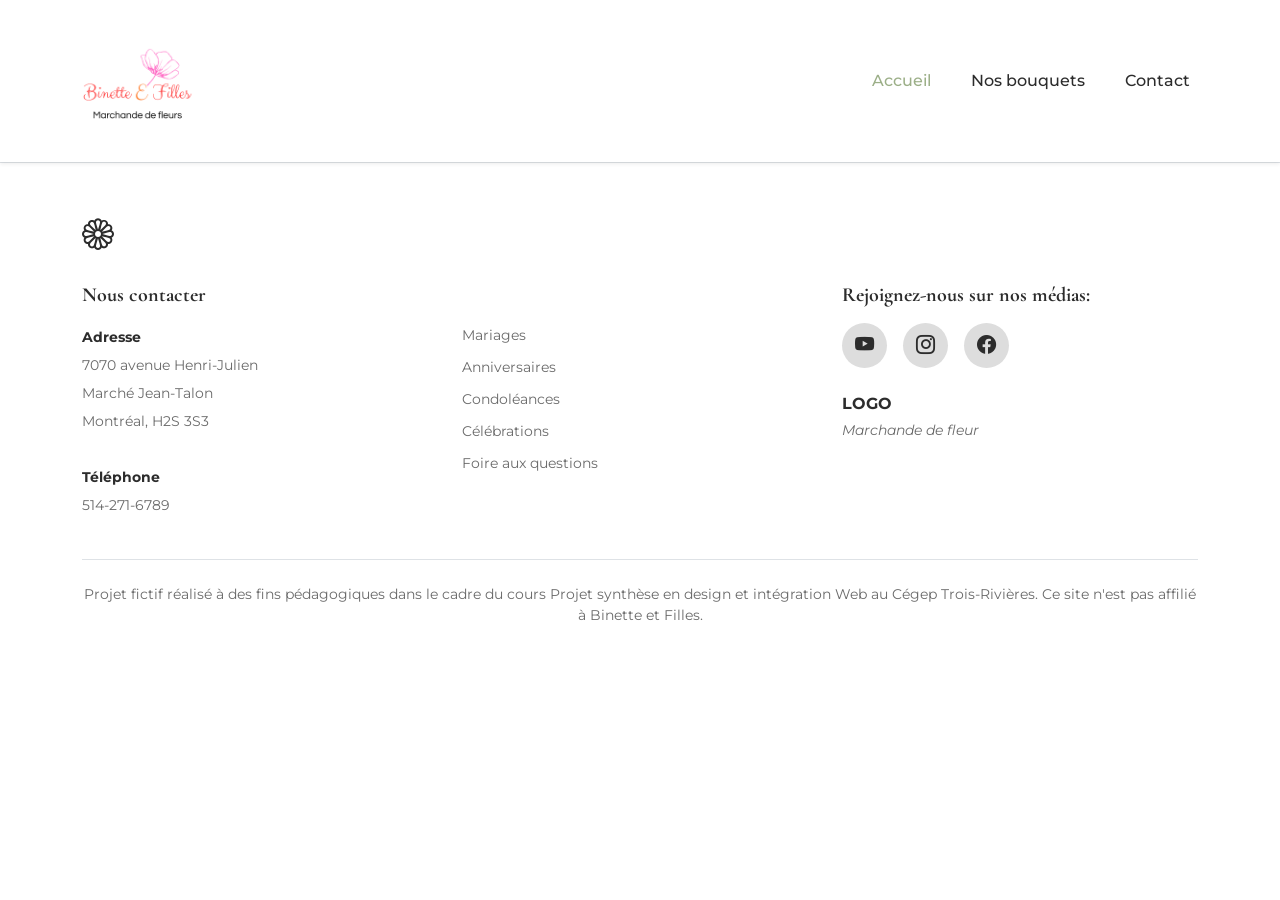
==== index.html @ ea5e8a5d "Ajout header et footer" ====
<!DOCTYPE html>
<html lang="fr">
<head>
    <meta charset="UTF-8">
    <meta name="viewport" content="width=device-width, initial-scale=1.0">
    <title>Binette et Filles | Fleuriste artisanale à Montréal</title>
    
    <!-- Bootstrap CSS -->
    <link href="https://cdn.jsdelivr.net/npm/bootstrap@5.3.2/dist/css/bootstrap.min.css" rel="stylesheet">
    
    <!-- Bootstrap Icons -->
    <link href="https://cdn.jsdelivr.net/npm/bootstrap-icons@1.11.1/font/bootstrap-icons.css" rel="stylesheet">
    
    <!-- Google Fonts -->
    <link href="https://fonts.googleapis.com/css2?family=Cormorant+Garamond:wght@400;500;600;700&family=Montserrat:wght@300;400;500;600;700&display=swap" rel="stylesheet">
    
    <!-- Custom CSS -->
    <link rel="stylesheet" href="css/style.css">
</head>
<body>
    <!-- ========== HEADER ========== -->
    <header>
        <nav class="navbar navbar-expand-lg navbar-light bg-white sticky-top shadow-sm py-3">
            <div class="container">
                <!-- Logo -->
                <a class="navbar-brand" href="index.html">
                    <img src="images/logo Binette et filles.png" alt="Binette et Filles" height="120">
                </a>
                
                <!-- Bouton menu mobile -->
                <button class="navbar-toggler" type="button" data-bs-toggle="collapse" data-bs-target="#navbarNav" aria-controls="navbarNav" aria-expanded="false" aria-label="Menu">
                    <span class="navbar-toggler-icon"></span>
                </button>
                
                <!-- Navigation principale -->
                <div class="collapse navbar-collapse" id="navbarNav">
                    <ul class="navbar-nav ms-auto gap-lg-4">
                        <li class="nav-item">
                            <a class="nav-link active" href="index.html">Accueil</a>
                        </li>
                        <li class="nav-item">
                            <a class="nav-link" href="bouquets.html">Nos bouquets</a>
                        </li>
                        <li class="nav-item">
                            <a class="nav-link" href="contact.html">Contact</a>
                        </li>
                    </ul>
                </div>
            </div>
        </nav>
    </header>

 

    <!-- ========== FOOTER ========== -->
    <footer class="bg-white border-top pt-5 pb-4 mt-auto">
        <div class="container">
            <!-- Icône fleur -->
            <i class="bi bi-flower1 fs-2 text-noir-doux mb-4 d-block"></i>
            
            <!-- Contenu du footer -->
            <div class="row">
                <!-- Colonne 1 : Nous contacter -->
                <div class="col-lg-4 col-md-6 mb-4 mb-lg-0">
                    <h5 class="fw-bold mb-3">Nous contacter</h5>
                    <address class="text-gris small lh-lg">
                        <strong class="text-noir-doux">Adresse</strong><br>
                        7070 avenue Henri-Julien<br>
                        Marché Jean-Talon<br>
                        Montréal, H2S 3S3<br><br>
                        <strong class="text-noir-doux">Téléphone</strong><br>
                        514-271-6789
                    </address>
                </div>
                
                <!-- Colonne 2 : Liens rapides -->
                <div class="col-lg-4 col-md-6 mb-4 mb-lg-0">
                    <h5 class="fw-bold mb-3">&nbsp;</h5>
                    <ul class="list-unstyled">
                        <li class="mb-2"><a href="mariages.html" class="text-gris text-decoration-none footer-link small">Mariages</a></li>
                        <li class="mb-2"><a href="#" class="text-gris text-decoration-none footer-link small">Anniversaires</a></li>
                        <li class="mb-2"><a href="#" class="text-gris text-decoration-none footer-link small">Condoléances</a></li>
                        <li class="mb-2"><a href="#" class="text-gris text-decoration-none footer-link small">Célébrations</a></li>
                        <li class="mb-2"><a href="#" class="text-gris text-decoration-none footer-link small">Foire aux questions</a></li>
                    </ul>
                </div>
                
                <!-- Colonne 3 : Réseaux sociaux -->
                <div class="col-lg-4 col-md-12">
                    <h5 class="fw-bold mb-3">Rejoignez-nous sur nos médias:</h5>
                    
                    <!-- Icônes réseaux sociaux -->
                    <div class="d-flex gap-3 mb-4">
                        <a href="#" class="social-icon text-decoration-none" aria-label="YouTube">
                            <i class="bi bi-youtube"></i>
                        </a>
                        <a href="#" class="social-icon text-decoration-none" aria-label="Instagram">
                            <i class="bi bi-instagram"></i>
                        </a>
                        <a href="#" class="social-icon text-decoration-none" aria-label="Facebook">
                            <i class="bi bi-facebook"></i>
                        </a>
                    </div>
                    
                    <!-- Logo et tagline -->
                    <p class="fw-bold mb-1">LOGO</p>
                    <p class="text-gris fst-italic small">Marchande de fleur</p>
                </div>
            </div>
            
            <!-- Bas du footer -->
            <div class="border-top mt-4 pt-4 text-center">
                <p class="text-gris small mb-0">Projet fictif réalisé à des fins pédagogiques dans le cadre du cours Projet synthèse en design et intégration Web au Cégep Trois-Rivières. Ce site n'est pas affilié à Binette et Filles.</p>
            </div>
        </div>
    </footer>

    <!-- Bootstrap JS -->
    <script src="https://cdn.jsdelivr.net/npm/bootstrap@5.3.2/dist/js/bootstrap.bundle.min.js"></script>
</body>
</html>
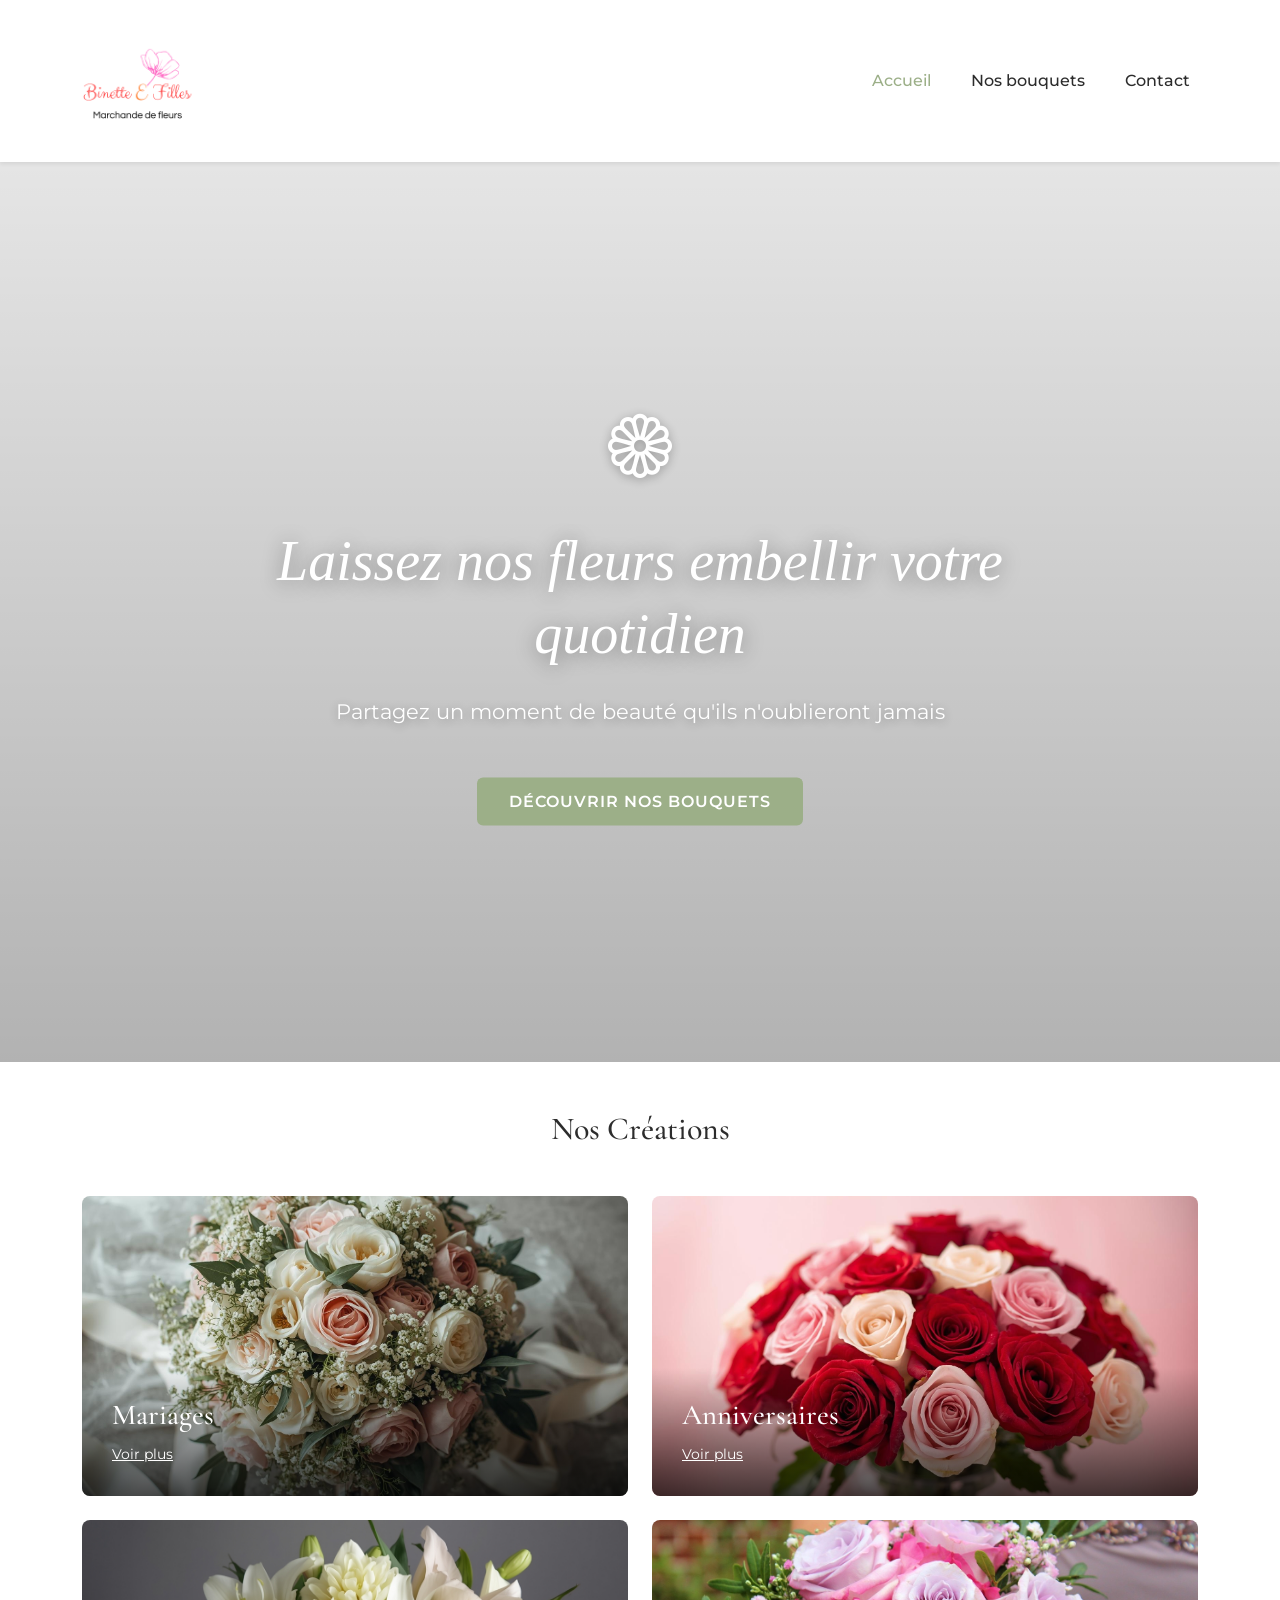
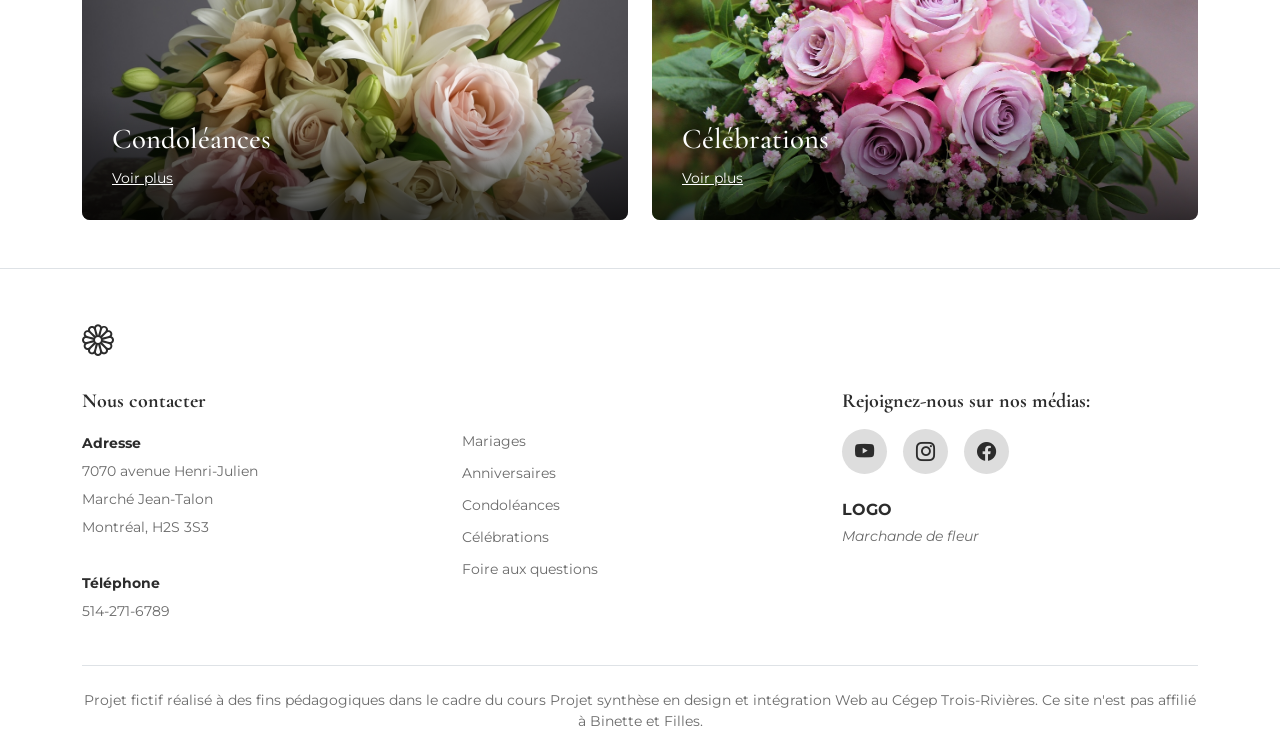
==== commit c118b21f: "Ajout section hero" ====
--- a/index.html
+++ b/index.html
@@ -50,7 +50,80 @@
         </nav>
     </header>
 
- 
+  <!-- ========== HERO ========== -->
+<section class="hero position-relative">
+    <!-- Vidéo hero -->
+    <video class="hero-video" autoplay muted loop playsinline>
+        <source src="images/video hero.mp4" type="video/mp4">
+    </video>
+    
+    <!-- Overlay très léger (pour illuminer) -->
+    <div class="hero-overlay"></div>
+    
+    <!-- Contenu hero -->
+    <div class="hero-content text-center">
+        <i class="bi bi-flower1 hero-icon"></i>
+        <h1 class="hero-title fst-italic">Laissez nos fleurs embellir votre quotidien</h1>
+        <p class="hero-subtitle">Partagez un moment de beauté qu'ils n'oublieront jamais</p>
+        <a href="bouquets.html" class="btn btn-vert-sauge mt-3">Découvrir nos bouquets</a>
+    </div>
+</section>
+
+
+<!-- ========== NOS CRÉATIONS ========== -->
+<section class="creations py-5">
+    <div class="container">
+        <!-- Titre section -->
+        <h2 class="text-center mb-5">Nos Créations</h2>
+        
+        <!-- Grille 4 cartes -->
+        <div class="row g-4">
+            <!-- Carte 1 : Mariages -->
+            <div class="col-lg-6 col-md-6">
+                <div class="creation-card">
+                    <img src="images/mariage.jpg" alt="Mariages" class="creation-img">
+                    <div class="creation-content">
+                        <h3>Mariages</h3>
+                        <a href="mariages.html" class="creation-link">Voir plus</a>
+                    </div>
+                </div>
+            </div>
+            
+            <!-- Carte 2 : Anniversaires -->
+            <div class="col-lg-6 col-md-6">
+                <div class="creation-card">
+                    <img src="images/roses anniversaire.jpg" alt="Anniversaires" class="creation-img">
+                    <div class="creation-content">
+                        <h3>Anniversaires</h3>
+                        <a href="#" class="creation-link">Voir plus</a>
+                    </div>
+                </div>
+            </div>
+            
+            <!-- Carte 3 : Condoléances -->
+            <div class="col-lg-6 col-md-6">
+                <div class="creation-card">
+                    <img src="images/fleurs condoléances.jpg" alt="Condoléances" class="creation-img">
+                    <div class="creation-content">
+                        <h3>Condoléances</h3>
+                        <a href="#" class="creation-link">Voir plus</a>
+                    </div>
+                </div>
+            </div>
+            
+            <!-- Carte 4 : Célébrations -->
+            <div class="col-lg-6 col-md-6">
+                <div class="creation-card">
+                    <img src="images/bouquet 27.jpg" alt="Célébrations" class="creation-img">
+                    <div class="creation-content">
+                        <h3>Célébrations</h3>
+                        <a href="#" class="creation-link">Voir plus</a>
+                    </div>
+                </div>
+            </div>
+        </div>
+    </div>
+</section>
 
     <!-- ========== FOOTER ========== -->
     <footer class="bg-white border-top pt-5 pb-4 mt-auto">
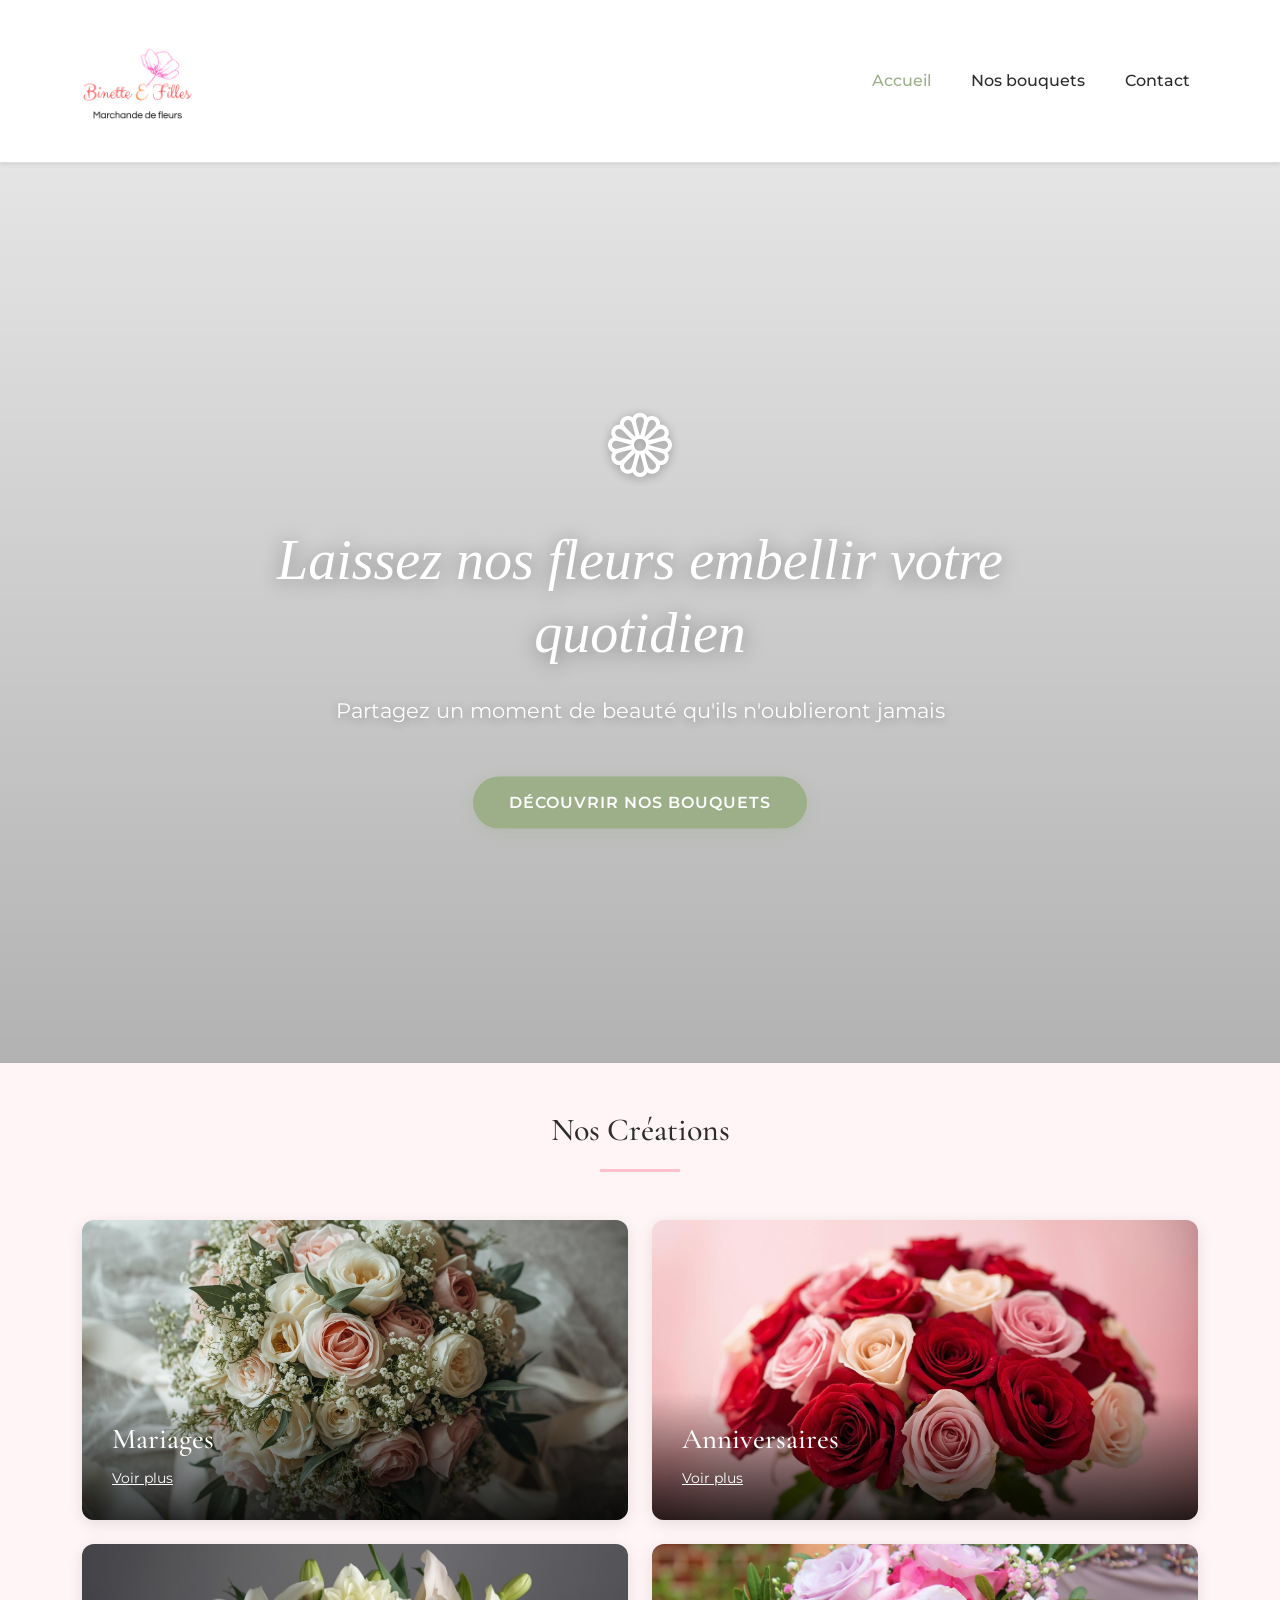
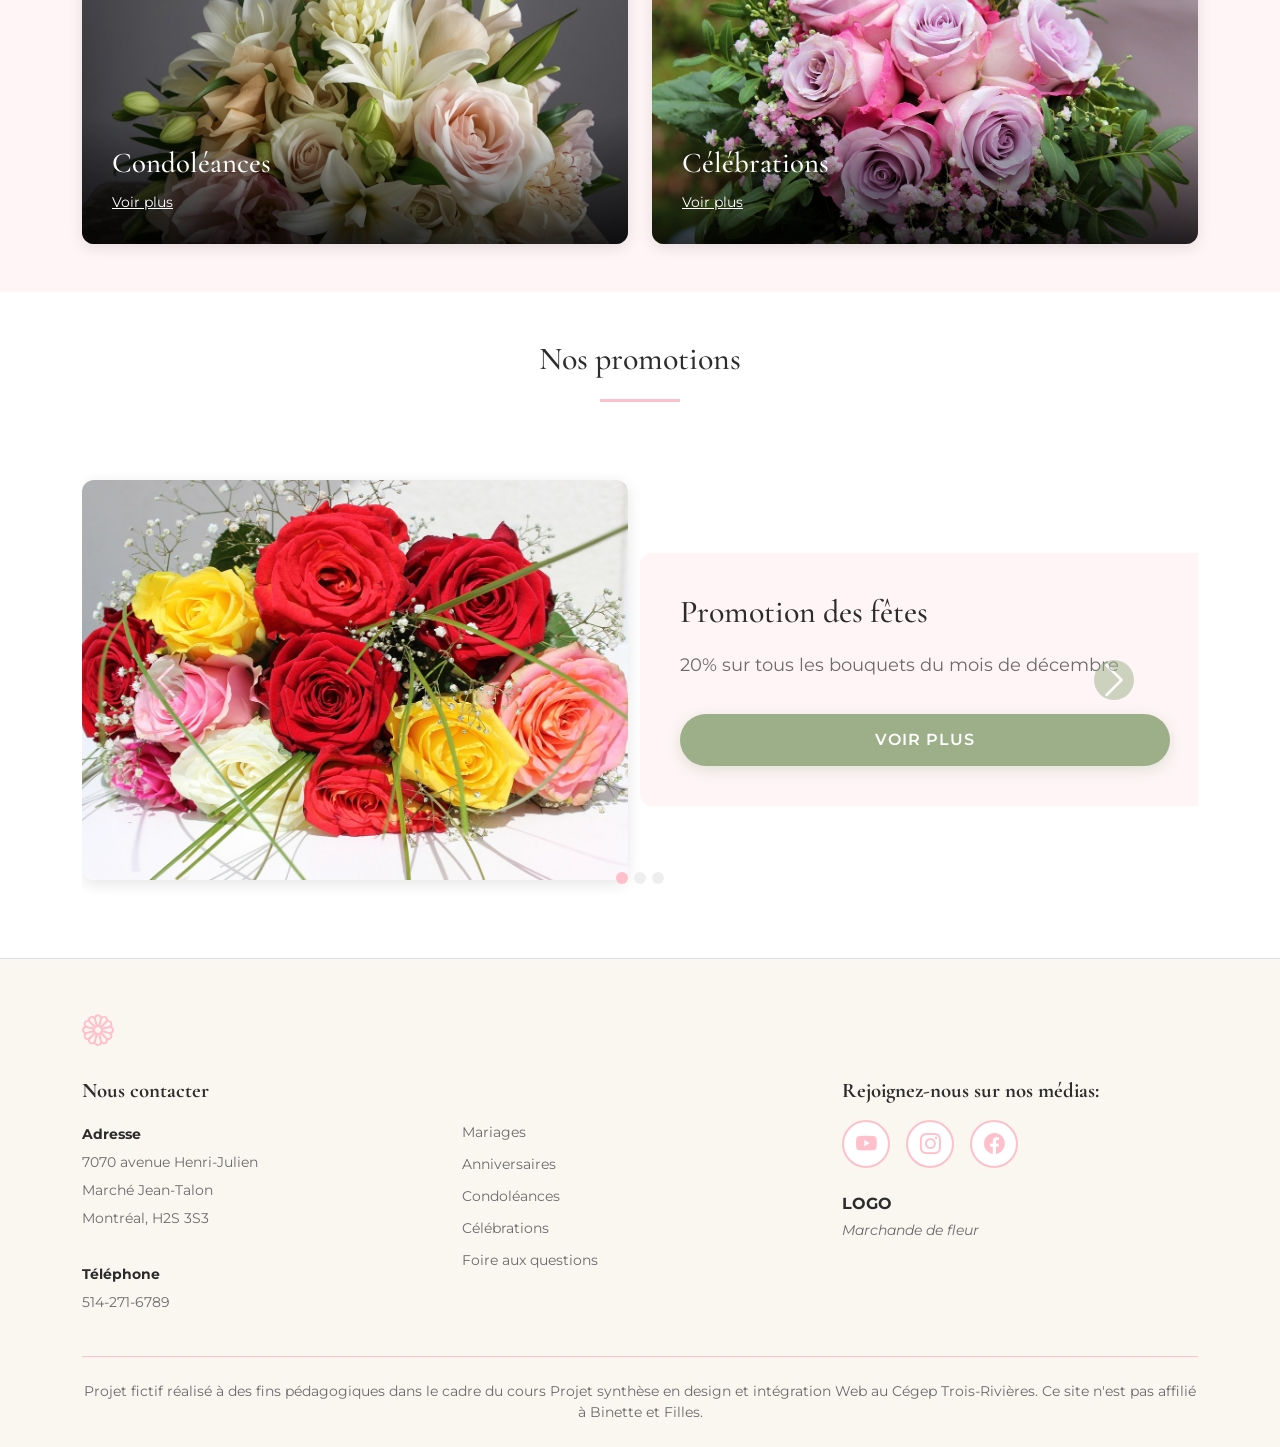
==== commit dfae61ea: "Ajout section Créations" ====
--- a/index.html
+++ b/index.html
@@ -125,8 +125,81 @@
     </div>
 </section>
 
+
+<!-- ========== NOS PROMOTIONS ========== -->
+<section class="promotions py-5 bg-white">
+    <div class="container">
+        <!-- Titre section -->
+        <h2 class="text-center mb-5">Nos promotions</h2>
+        
+        <!-- Carrousel Bootstrap -->
+        <div id="carouselPromotions" class="carousel slide" data-bs-ride="carousel">
+            <!-- Indicateurs -->
+            <div class="carousel-indicators">
+                <button type="button" data-bs-target="#carouselPromotions" data-bs-slide-to="0" class="active" aria-current="true" aria-label="Slide 1"></button>
+                <button type="button" data-bs-target="#carouselPromotions" data-bs-slide-to="1" aria-label="Slide 2"></button>
+                <button type="button" data-bs-target="#carouselPromotions" data-bs-slide-to="2" aria-label="Slide 3"></button>
+            </div>
+            
+            <!-- Slides -->
+            <div class="carousel-inner">
+                <!-- Slide 1 : Promotion des fêtes -->
+                <div class="carousel-item active">
+                    <div class="row align-items-center">
+                        <div class="col-md-6">
+                            <img src="images/bouquet 28.jpg" class="d-block w-100 promo-img" alt="Promotion des fêtes">
+                        </div>
+                        <div class="col-md-6 promo-content">
+                            <h3 class="promo-title">Promotion des fêtes</h3>
+                            <p class="promo-text">20% sur tous les bouquets du mois de décembre</p>
+                            <a href="bouquets.html" class="btn btn-vert-sauge mt-3">Voir plus</a>
+                        </div>
+                    </div>
+                </div>
+                
+                <!-- Slide 2 : Saint-Valentin -->
+                <div class="carousel-item">
+                    <div class="row align-items-center">
+                        <div class="col-md-6">
+                            <img src="images/bouquet rouge.jpg" class="d-block w-100 promo-img" alt="Saint-Valentin">
+                        </div>
+                        <div class="col-md-6 promo-content">
+                            <h3 class="promo-title">Saint-Valentin approche</h3>
+                            <p class="promo-text">Réservez dès maintenant vos bouquets de roses romantiques</p>
+                            <a href="bouquets.html" class="btn btn-vert-sauge mt-3">Voir plus</a>
+                        </div>
+                    </div>
+                </div>
+                
+                <!-- Slide 3 : Fête des mères -->
+                <div class="carousel-item">
+                    <div class="row align-items-center">
+                        <div class="col-md-6">
+                            <img src="images/roses anniversaire  2.jpg" class="d-block w-100 promo-img" alt="Fête des mères">
+                        </div>
+                        <div class="col-md-6 promo-content">
+                            <h3 class="promo-title">Fête des mères</h3>
+                            <p class="promo-text">Offrez un bouquet unique pour célébrer maman</p>
+                            <a href="bouquets.html" class="btn btn-vert-sauge mt-3">Voir plus</a>
+                        </div>
+                    </div>
+                </div>
+            </div>
+            
+            <!-- Contrôles précédent/suivant -->
+            <button class="carousel-control-prev" type="button" data-bs-target="#carouselPromotions" data-bs-slide="prev">
+                <span class="carousel-control-prev-icon" aria-hidden="true"></span>
+                <span class="visually-hidden">Précédent</span>
+            </button>
+            <button class="carousel-control-next" type="button" data-bs-target="#carouselPromotions" data-bs-slide="next">
+                <span class="carousel-control-next-icon" aria-hidden="true"></span>
+                <span class="visually-hidden">Suivant</span>
+            </button>
+        </div>
+    </div>
+</section>
     <!-- ========== FOOTER ========== -->
-    <footer class="bg-white border-top pt-5 pb-4 mt-auto">
+   <footer class="border-top pt-5 pb-4 mt-auto">
         <div class="container">
             <!-- Icône fleur -->
             <i class="bi bi-flower1 fs-2 text-noir-doux mb-4 d-block"></i>
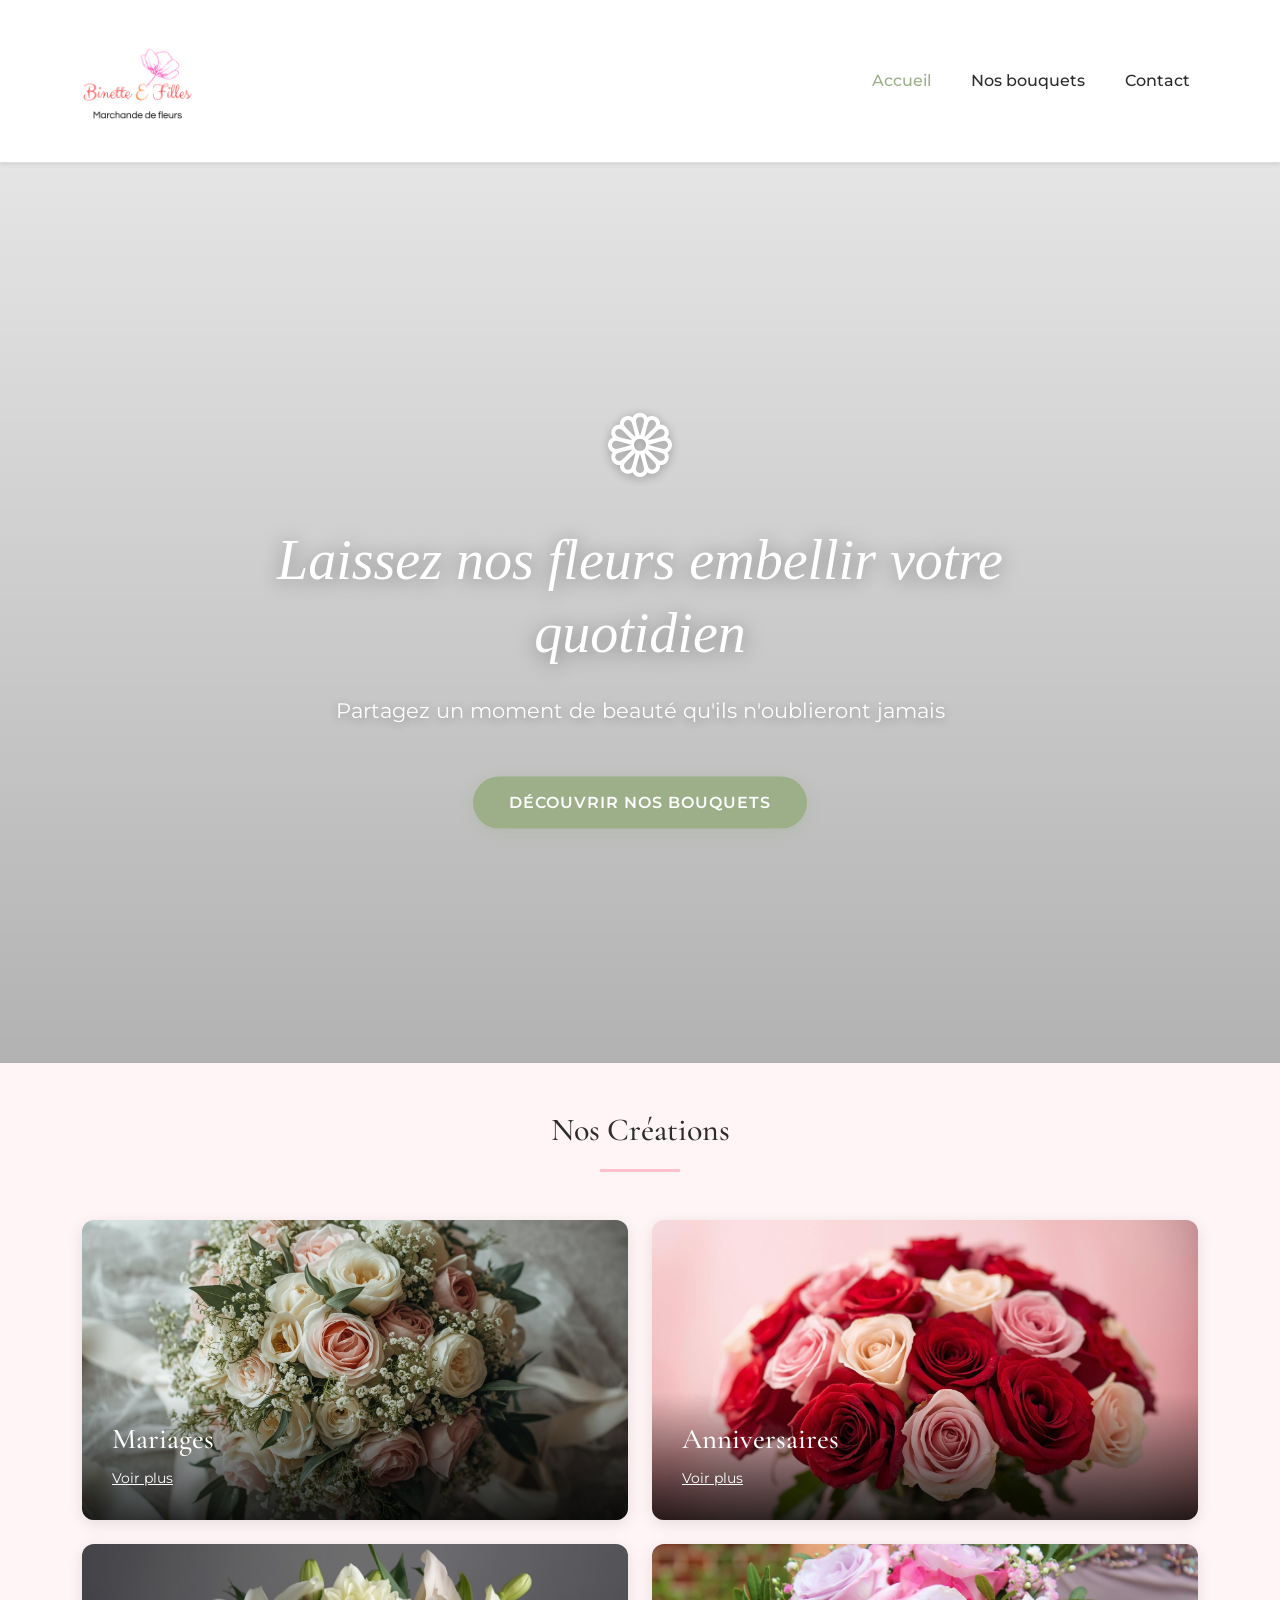
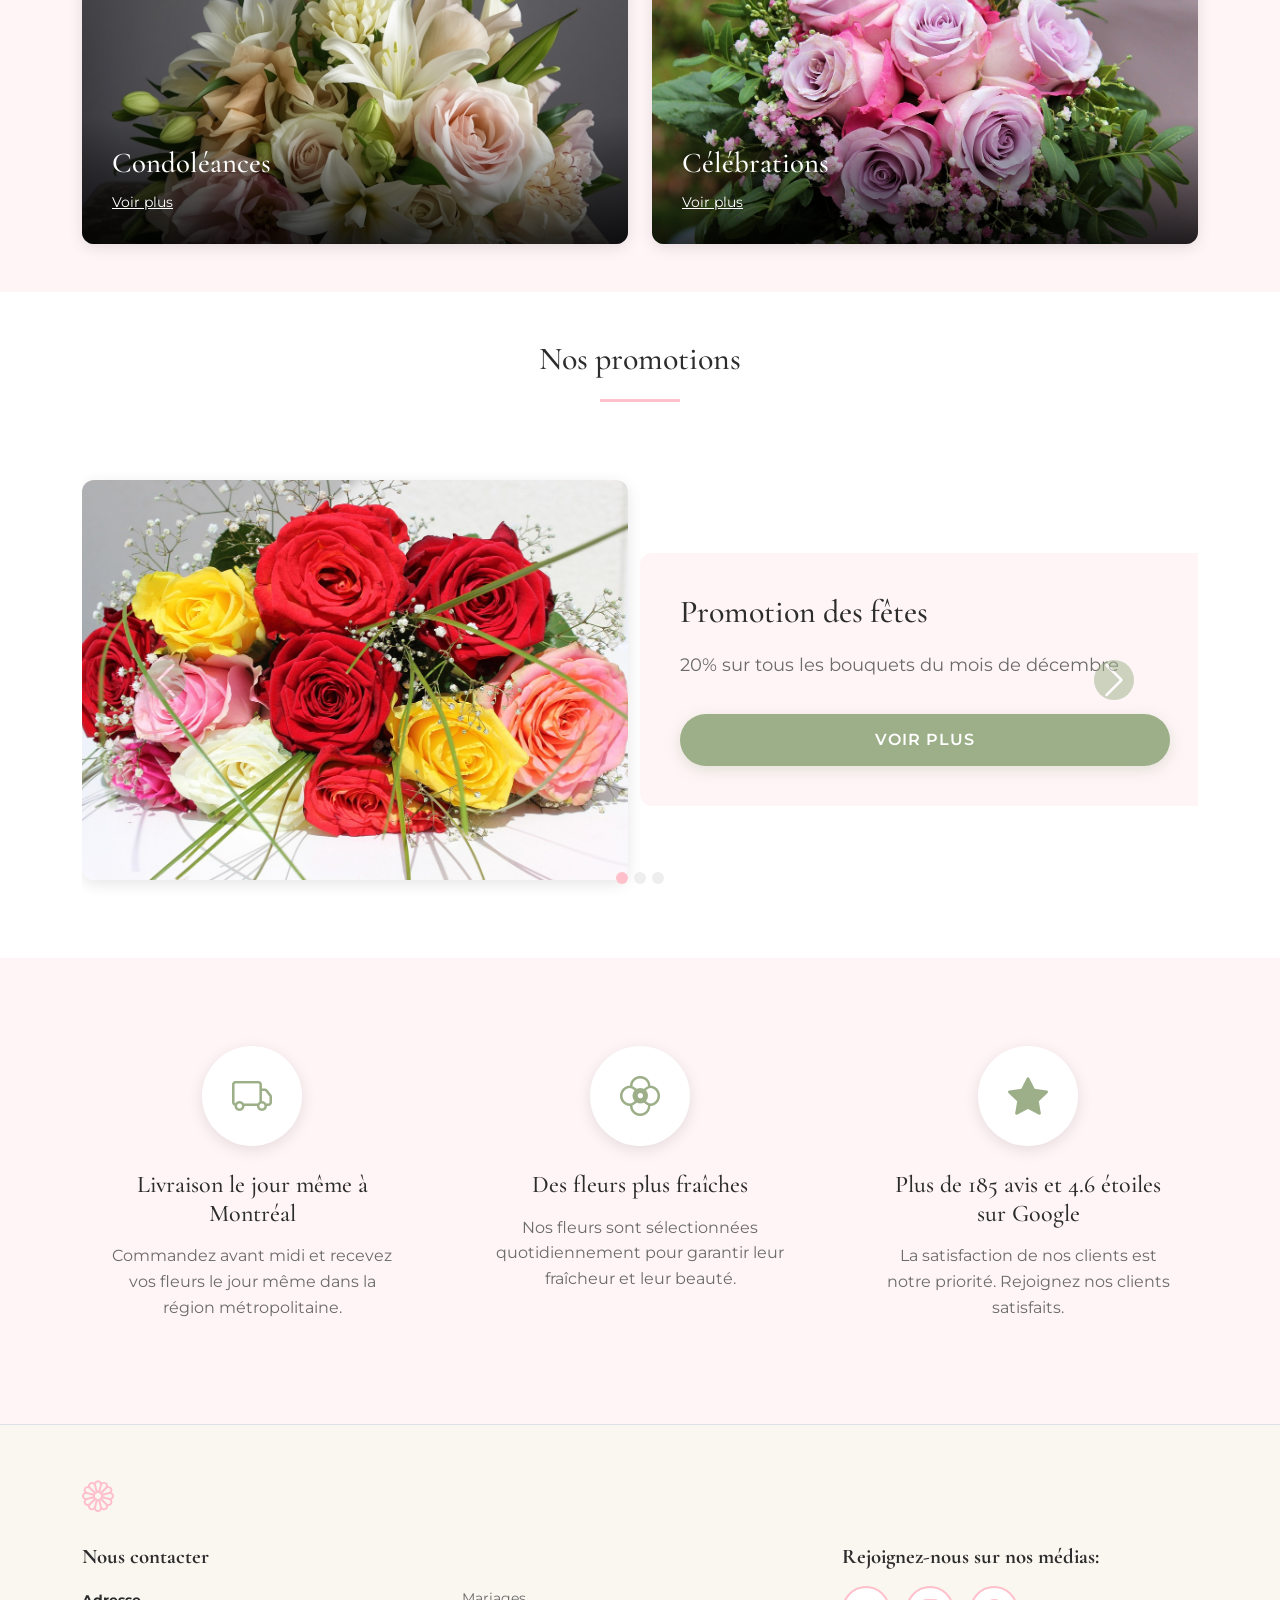
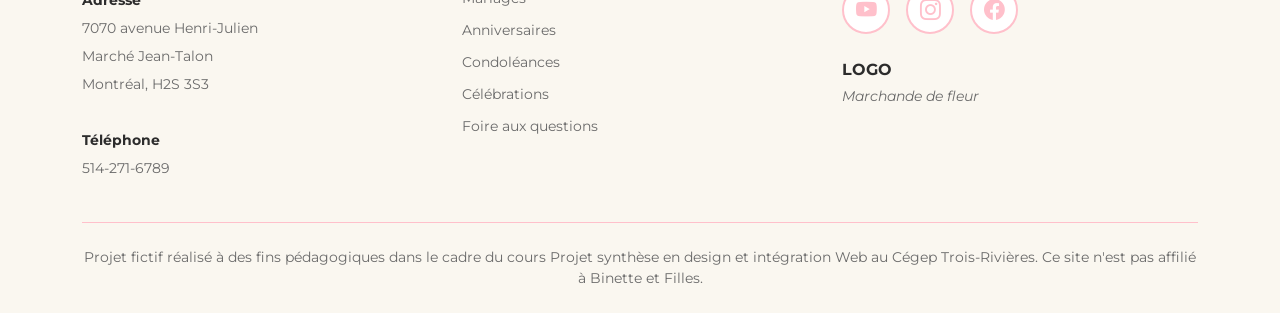
==== commit c2aea0bb: "Ajout section promotion" ====
--- a/index.html
+++ b/index.html
@@ -197,7 +197,47 @@
             </button>
         </div>
     </div>
+</section> 
+<!-- ========== NOS VALEURS ========== -->
+<section class="valeurs py-5">
+    <div class="container">
+        <div class="row g-5">
+            <!-- Valeur 1 : Livraison -->
+            <div class="col-lg-4 col-md-4">
+                <div class="valeur-card">
+                    <i class="bi bi-truck valeur-icon"></i>
+                    <h3>Livraison le jour même à Montréal</h3>
+                    <p>Commandez avant midi et recevez vos fleurs le jour même dans la région métropolitaine.</p>
+                </div>
+            </div>
+            
+            <!-- Valeur 2 : Fraîcheur -->
+            <div class="col-lg-4 col-md-4">
+                <div class="valeur-card">
+                    <i class="bi bi-flower2 valeur-icon"></i>
+                    <h3>Des fleurs plus fraîches</h3>
+                    <p>Nos fleurs sont sélectionnées quotidiennement pour garantir leur fraîcheur et leur beauté.</p>
+                </div>
+            </div>
+            
+            <!-- Valeur 3 : Avis Google -->
+            <div class="col-lg-4 col-md-4">
+                <div class="valeur-card">
+                    <i class="bi bi-star-fill valeur-icon"></i>
+                    <h3>Plus de 185 avis et 4.6 étoiles sur Google</h3>
+                    <p>La satisfaction de nos clients est notre priorité. Rejoignez nos clients satisfaits.</p>
+                </div>
+            </div>
+        </div>
+    </div>
 </section>
+
+
+
+
+
+
+
     <!-- ========== FOOTER ========== -->
    <footer class="border-top pt-5 pb-4 mt-auto">
         <div class="container">
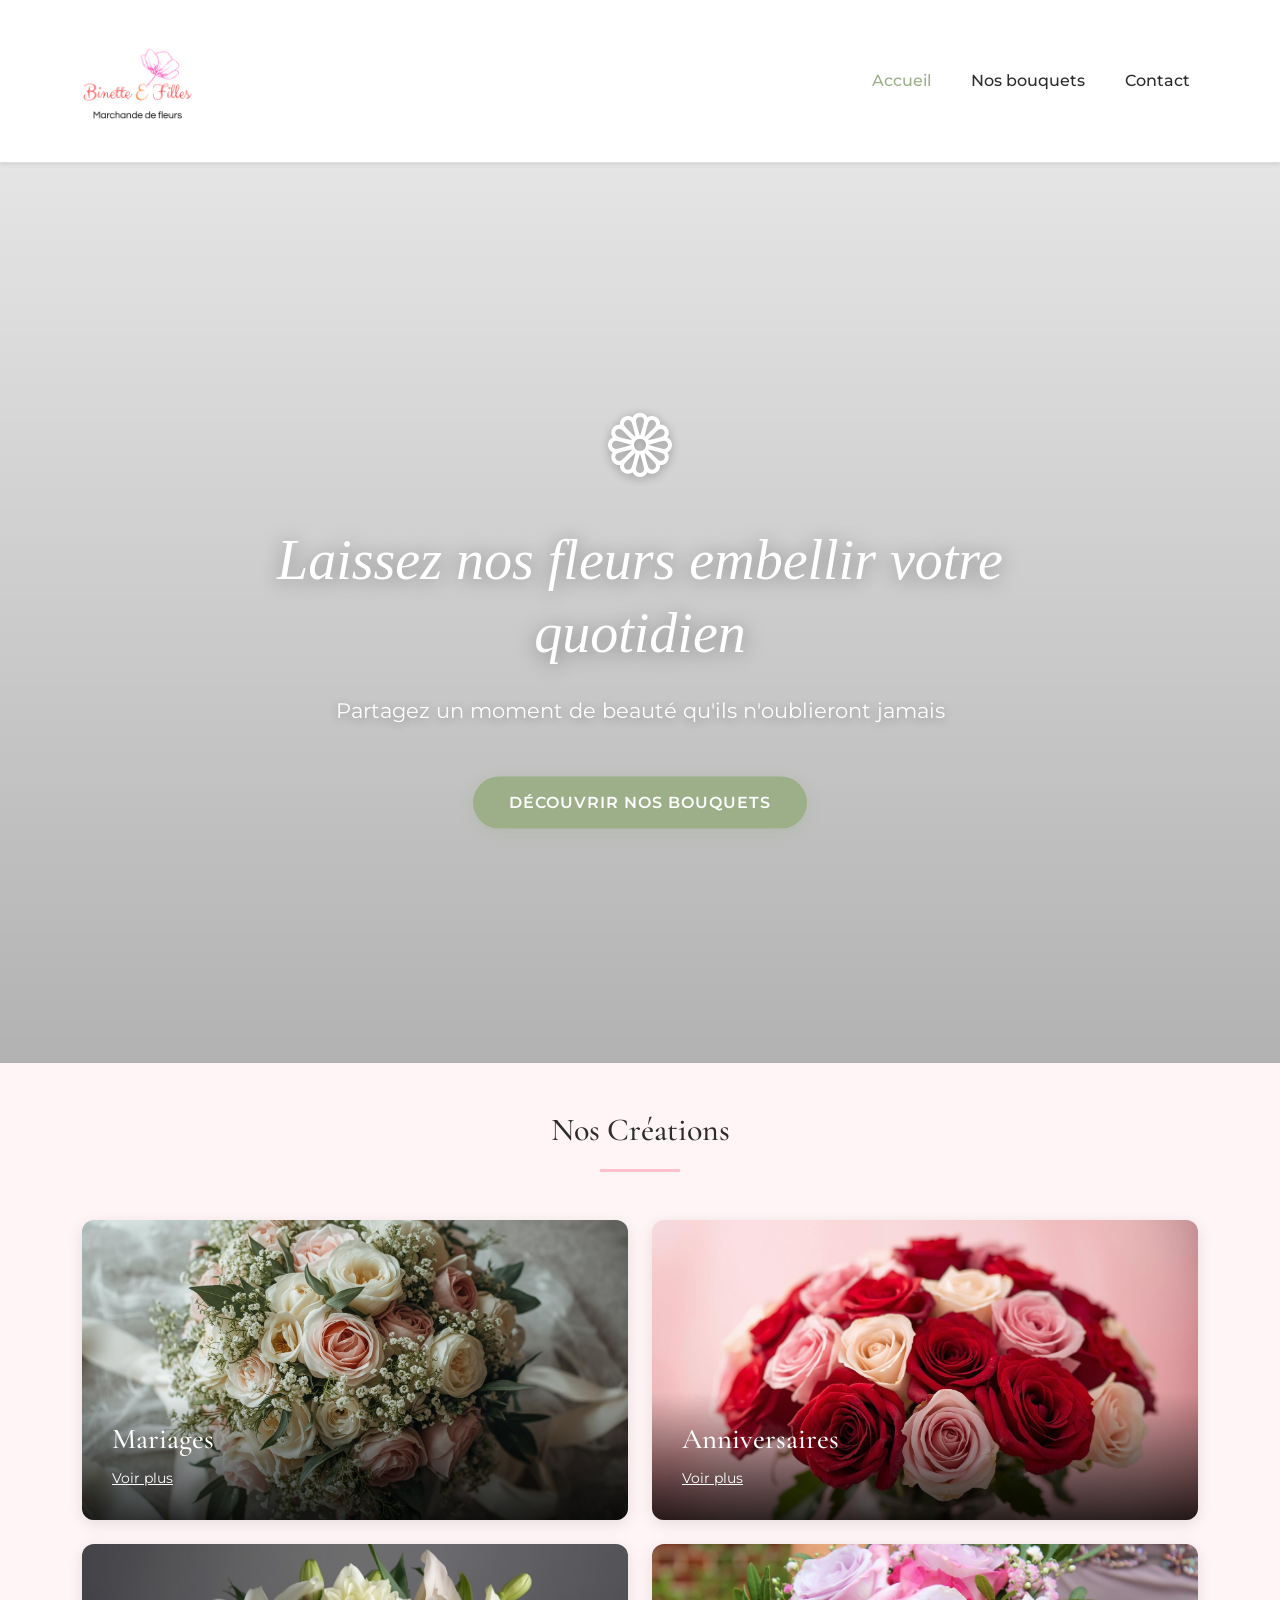
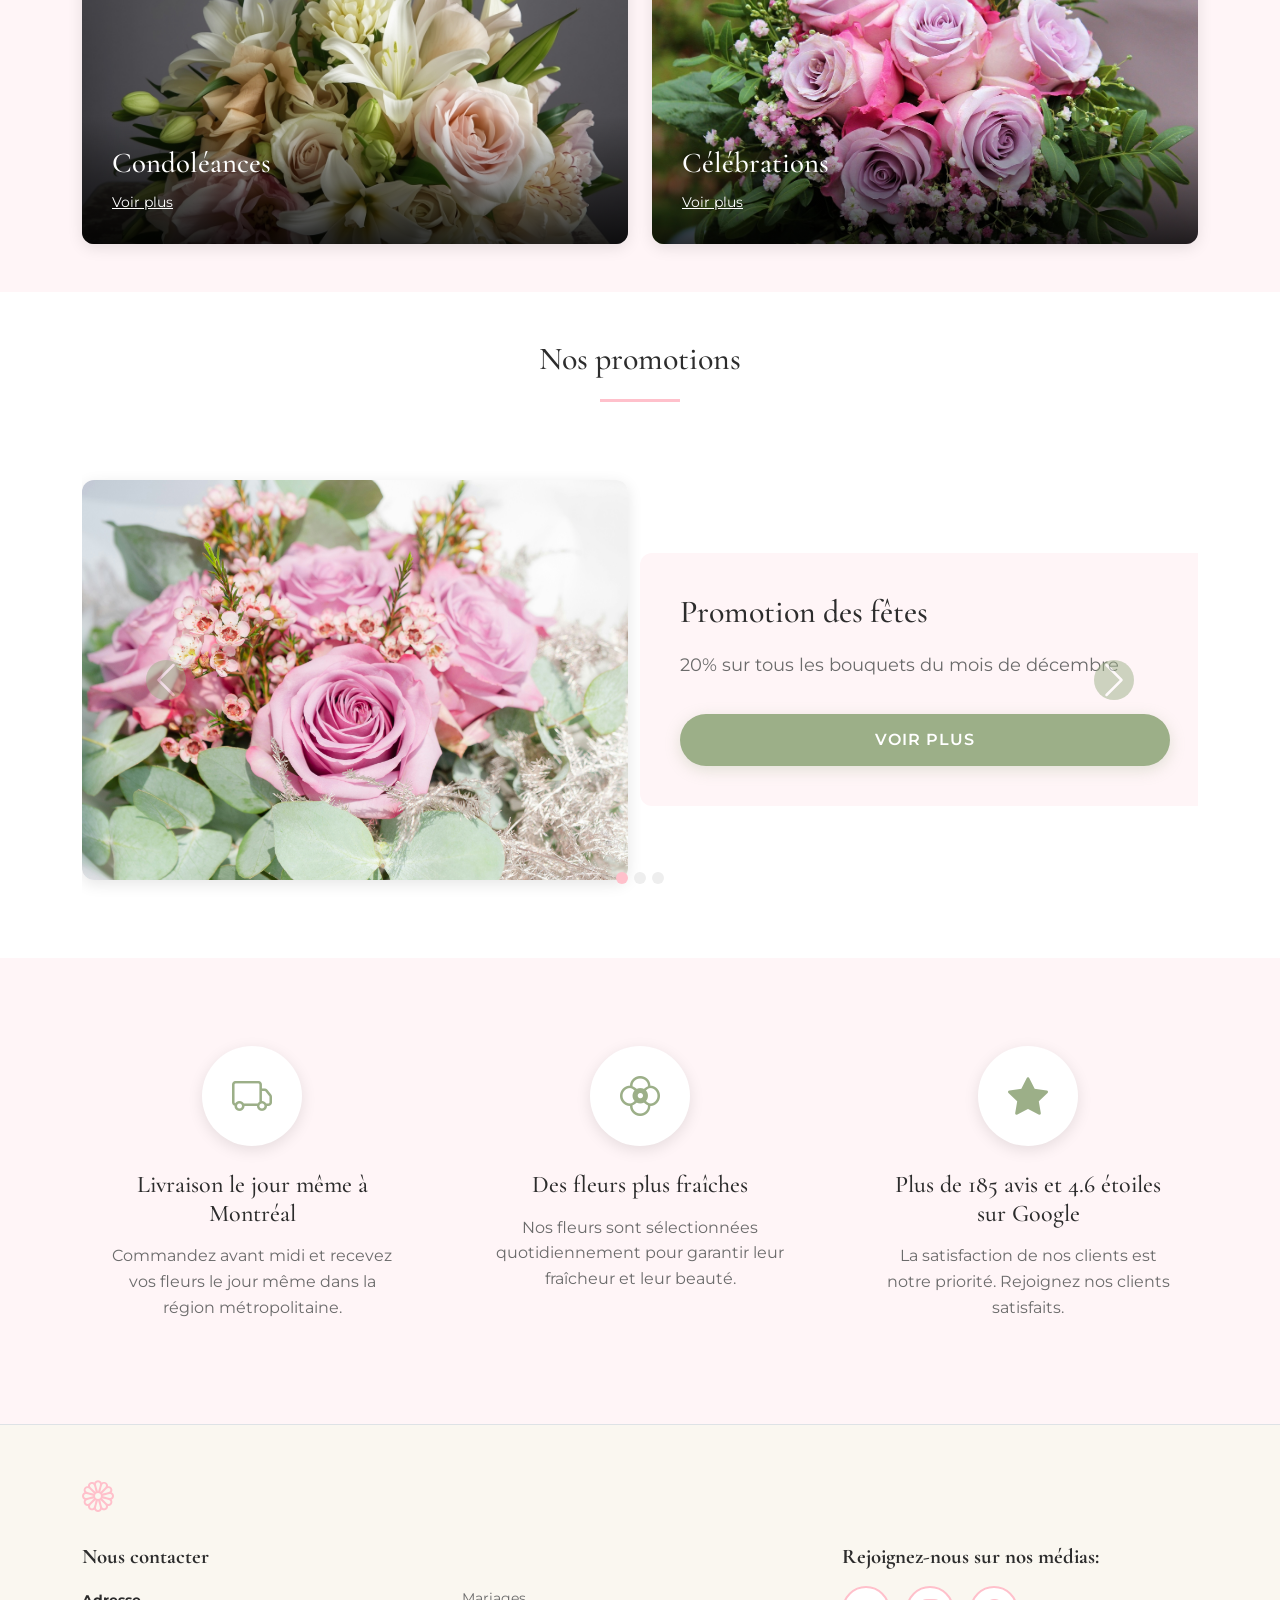
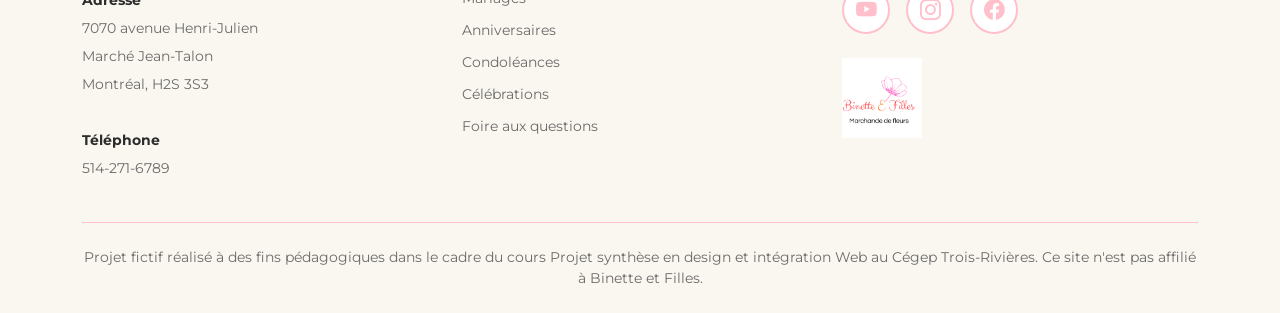
==== commit 20432f1e: "Ajout section valeurs" ====
--- a/index.html
+++ b/index.html
@@ -147,7 +147,7 @@
                 <div class="carousel-item active">
                     <div class="row align-items-center">
                         <div class="col-md-6">
-                            <img src="images/bouquet 28.jpg" class="d-block w-100 promo-img" alt="Promotion des fêtes">
+                            <img src="images/bouquet rose 17.jpg" class="d-block w-100 promo-img" alt="Promotion des fêtes">
                         </div>
                         <div class="col-md-6 promo-content">
                             <h3 class="promo-title">Promotion des fêtes</h3>
@@ -163,10 +163,10 @@
                         <div class="col-md-6">
                             <img src="images/bouquet rouge.jpg" class="d-block w-100 promo-img" alt="Saint-Valentin">
                         </div>
-                        <div class="col-md-6 promo-content">
-                            <h3 class="promo-title">Saint-Valentin approche</h3>
-                            <p class="promo-text">Réservez dès maintenant vos bouquets de roses romantiques</p>
-                            <a href="bouquets.html" class="btn btn-vert-sauge mt-3">Voir plus</a>
+                       <div class="col-md-6 promo-content">
+                     <h3 class="promo-title">Saint-Valentin approche</h3>
+                         <p class="promo-text">Réservez dès maintenant vos bouquets de roses romantiques</p>
+                        <a href="bouquets.html" class="btn btn-vert-sauge mt-3">Voir plus</a>
                         </div>
                     </div>
                 </div>
@@ -289,8 +289,9 @@
                     </div>
                     
                     <!-- Logo et tagline -->
-                    <p class="fw-bold mb-1">LOGO</p>
-                    <p class="text-gris fst-italic small">Marchande de fleur</p>
+                   
+                 <img src="images/logo Binette et filles.png" alt="Binette et Filles" class="footer-logo mb-2">
+               
                 </div>
             </div>
             
--- a/css/style.css
+++ b/css/style.css
@@ -0,0 +1,457 @@
+
+
+/* --------------------------------------------------------------------------
+   IMPORTS - Google Fonts
+   -------------------------------------------------------------------------- */
+@import url('https://fonts.googleapis.com/css2?family=Cormorant+Garamond:wght@400;500;600;700&family=Montserrat:wght@300;400;500;600;700&display=swap');
+
+/* --------------------------------------------------------------------------
+   VARIABLES CSS - Guide de styles
+   -------------------------------------------------------------------------- */
+:root {
+    --vert-sauge: #9CAF88;
+    --rose-pale: #FFC0CB;
+    --rose-tres-pale: #FFF5F7;
+    --terre-cuite: #D4A59A;
+    --creme: #FAF7F0;
+    --noir-doux: #2C2C2C;
+    --gris: #6B6B6B;
+    --gris-clair: #DDDDDD;
+}
+
+/* --------------------------------------------------------------------------
+   TYPOGRAPHIES
+   -------------------------------------------------------------------------- */
+body {
+    font-family: 'Montserrat', sans-serif;
+    color: var(--noir-doux);
+}
+
+h1, h2, h3, h4, h5, h6 {
+    font-family: 'Cormorant Garamond', serif;
+    color: var(--noir-doux);
+}
+
+h2 {
+    margin-bottom: 60px;
+    position: relative;
+}
+
+h2::after {
+    content: '';
+    display: block;
+    width: 80px;
+    height: 3px;
+    background-color: var(--rose-pale);
+    margin: 20px auto 0;
+}
+
+/* --------------------------------------------------------------------------
+   COULEURS PERSONNALISÉES
+   -------------------------------------------------------------------------- */
+.bg-creme {
+    background-color: var(--creme);
+}
+
+.bg-vert-sauge {
+    background-color: var(--vert-sauge);
+}
+
+.bg-rose-pale {
+    background-color: var(--rose-pale);
+}
+
+.bg-rose-tres-pale {
+    background-color: var(--rose-tres-pale);
+}
+
+.text-vert-sauge {
+    color: var(--vert-sauge);
+}
+
+.text-gris {
+    color: var(--gris);
+}
+
+.text-noir-doux {
+    color: var(--noir-doux);
+}
+
+/* --------------------------------------------------------------------------
+   SECTIONS
+   -------------------------------------------------------------------------- */
+section {
+    padding: 100px 0;
+}
+
+/* --------------------------------------------------------------------------
+   HEADER
+   -------------------------------------------------------------------------- */
+.navbar {
+    border-bottom: 1px solid var(--gris-clair);
+}
+
+.navbar-brand {
+    font-family: 'Cormorant Garamond', serif;
+    font-weight: 700;
+}
+
+.nav-link {
+    font-weight: 500;
+    color: var(--noir-doux);
+    transition: color 0.3s ease;
+}
+
+.nav-link:hover,
+.nav-link.active {
+    color: var(--vert-sauge) !important;
+}
+
+/* --------------------------------------------------------------------------
+   HERO VIDÉO
+   -------------------------------------------------------------------------- */
+.hero {
+    position: relative;
+    overflow: hidden;
+    height: 100vh;
+    min-height: 600px;
+}
+
+.hero-video {
+    position: absolute;
+    top: 50%;
+    left: 50%;
+    transform: translate(-50%, -50%);
+    min-width: 100%;
+    min-height: 100%;
+    width: auto;
+    height: auto;
+    object-fit: cover;
+    filter: brightness(1.05);
+}
+
+.hero-overlay {
+    position: absolute;
+    top: 0;
+    left: 0;
+    width: 100%;
+    height: 100%;
+    background: linear-gradient(to bottom, rgba(0,0,0,0.1) 0%, rgba(0,0,0,0.3) 100%);
+}
+
+.hero-content {
+    position: absolute;
+    top: 50%;
+    left: 50%;
+    transform: translate(-50%, -50%);
+    width: 100%;
+    max-width: 900px;
+    padding: 0 20px;
+    z-index: 1;
+}
+
+.hero-icon {
+    font-size: 4rem;
+    color: white;
+    margin-bottom: 30px;
+    display: block;
+    text-shadow: 0 2px 10px rgba(0,0,0,0.3);
+}
+
+.hero-title {
+    color: white;
+    font-size: 3.5rem;
+    margin-bottom: 25px;
+    text-shadow: 0 2px 20px rgba(0,0,0,0.4);
+    line-height: 1.3;
+}
+
+.hero-subtitle {
+    color: white;
+    font-size: 1.3rem;
+    margin-bottom: 35px;
+    text-shadow: 0 2px 10px rgba(0,0,0,0.3);
+}
+
+/* --------------------------------------------------------------------------
+   NOS CRÉATIONS
+   -------------------------------------------------------------------------- */
+.creations {
+    background-color: var(--rose-tres-pale);
+}
+
+.creation-card {
+    position: relative;
+    overflow: hidden;
+    border-radius: 12px;
+    height: 300px;
+    cursor: pointer;
+    transition: all 0.3s ease;
+    box-shadow: 0 4px 15px rgba(0, 0, 0, 0.1);
+}
+
+.creation-card:hover {
+    transform: translateY(-8px);
+    box-shadow: 0 8px 25px rgba(255, 192, 203, 0.4);
+    border: 2px solid var(--rose-pale);
+}
+
+.creation-img {
+    width: 100%;
+    height: 100%;
+    object-fit: cover;
+    transition: transform 0.3s ease;
+}
+
+.creation-card:hover .creation-img {
+    transform: scale(1.08);
+}
+
+.creation-content {
+    position: absolute;
+    bottom: 0;
+    left: 0;
+    right: 0;
+    padding: 30px;
+    background: linear-gradient(to top, rgba(0,0,0,0.8) 0%, transparent 100%);
+    color: white;
+}
+
+.creation-content h3 {
+    font-size: 1.8rem;
+    color: white;
+    margin-bottom: 10px;
+}
+
+.creation-link {
+    color: white;
+    text-decoration: underline;
+    font-size: 0.9rem;
+    transition: color 0.3s ease;
+}
+
+.creation-link:hover {
+    color: var(--rose-pale);
+}
+
+/* --------------------------------------------------------------------------
+   PROMOTIONS - CARROUSEL
+   -------------------------------------------------------------------------- */
+.promotions {
+    background-color: white;
+}
+
+.carousel-inner {
+    padding: 30px 0;
+}
+
+.promo-img {
+    border-radius: 12px;
+    height: 400px;
+    object-fit: cover;
+    box-shadow: 0 4px 15px rgba(0, 0, 0, 0.1);
+}
+
+.promo-content {
+    padding: 40px;
+    background-color: var(--rose-tres-pale);
+    border-radius: 12px;
+    height: 100%;
+    display: flex;
+    flex-direction: column;
+    justify-content: center;
+}
+
+.promo-title {
+    font-size: 2rem;
+    margin-bottom: 20px;
+    color: var(--noir-doux);
+}
+
+.promo-text {
+    font-size: 1.1rem;
+    color: var(--gris);
+    margin-bottom: 20px;
+} 
+
+
+/* Indicateurs personnalisés */
+.carousel-indicators [data-bs-target] {
+    width: 12px;
+    height: 12px;
+    border-radius: 50%;
+    background-color: var(--gris-clair);
+}
+
+.carousel-indicators .active {
+    background-color: var(--rose-pale);
+}
+
+/* Flèches personnalisées */
+.carousel-control-prev-icon,
+.carousel-control-next-icon {
+    background-color: var(--vert-sauge);
+    border-radius: 50%;
+    padding: 20px;
+    transition: background-color 0.3s ease;
+}
+
+.carousel-control-prev:hover .carousel-control-prev-icon,
+.carousel-control-next:hover .carousel-control-next-icon {
+    background-color: var(--rose-pale);
+}
+
+/* --------------------------------------------------------------------------
+   SECTION VALEURS
+   -------------------------------------------------------------------------- */
+.valeurs {
+    background-color: var(--rose-tres-pale);
+}
+
+.valeur-card {
+    text-align: center;
+    padding: 40px 20px;
+    transition: transform 0.3s ease;
+}
+
+.valeur-card:hover {
+    transform: translateY(-5px);
+}
+
+.valeur-icon {
+    font-size: 2.5rem;
+    color: var(--vert-sauge);
+    margin-bottom: 25px;
+    display: inline-flex;
+    align-items: center;
+    justify-content: center;
+    width: 100px;
+    height: 100px;
+    background-color: white;
+    border-radius: 50%;
+    box-shadow: 0 4px 15px rgba(0, 0, 0, 0.1);
+    transition: all 0.3s ease;
+}
+
+.valeur-card:hover .valeur-icon {
+    background-color: var(--vert-sauge);
+    color: white;
+    transform: scale(1.1);
+}
+
+.valeur-card h3 {
+    font-size: 1.5rem;
+    margin-bottom: 15px;
+    color: var(--noir-doux);
+}
+
+.valeur-card p {
+    color: var(--gris);
+    font-size: 1rem;
+    line-height: 1.6;
+}
+
+/* --------------------------------------------------------------------------
+   BOUTONS PERSONNALISÉS
+   -------------------------------------------------------------------------- */
+.btn-vert-sauge {
+    background-color: var(--vert-sauge);
+    color: white;
+    font-weight: 600;
+    text-transform: uppercase;
+    letter-spacing: 1px;
+    border: none;
+    padding: 14px 36px;
+    transition: all 0.3s ease;
+    border-radius: 50px;
+    box-shadow: 0 4px 15px rgba(156, 175, 136, 0.3);
+}
+
+.btn-vert-sauge:hover {
+    background-color: var(--terre-cuite);
+    color: white;
+    transform: translateY(-2px);
+    box-shadow: 0 6px 20px rgba(212, 165, 154, 0.4);
+}
+
+.btn-outline-vert-sauge {
+    background-color: transparent;
+    color: var(--vert-sauge);
+    border: 2px solid var(--vert-sauge);
+    font-weight: 600;
+    text-transform: uppercase;
+    letter-spacing: 1px;
+    padding: 14px 36px;
+    transition: all 0.3s ease;
+    border-radius: 50px;
+}
+
+.btn-outline-vert-sauge:hover {
+    background-color: var(--vert-sauge);
+    color: white;
+    transform: translateY(-2px);
+}
+
+/* --------------------------------------------------------------------------
+   FOOTER
+   -------------------------------------------------------------------------- */
+footer {
+    background-color: var(--creme) !important;
+    border-top: 2px solid var(--rose-pale);
+}
+
+footer .bi-flower1 {
+    color: var(--rose-pale);
+    font-size: 3rem;
+}
+
+footer h5 {
+    color: var(--noir-doux);
+    font-family: 'Cormorant Garamond', serif;
+    font-size: 1.3rem;
+}
+
+.footer-logo {
+    height: 80px;
+    width: auto;
+}
+
+
+
+.footer-link {
+    transition: color 0.3s ease;
+}
+
+.footer-link:hover {
+    color: var(--rose-pale) !important;
+}
+
+.social-icon {
+    width: 48px;
+    height: 48px;
+    border-radius: 50%;
+    background-color: white;
+    color: var(--rose-pale);
+    display: flex;
+    align-items: center;
+    justify-content: center;
+    transition: all 0.3s ease;
+    font-size: 1.3rem;
+    border: 2px solid var(--rose-pale);
+}
+
+.social-icon:hover {
+    background-color: var(--vert-sauge);
+    color: white;
+    border-color: var(--vert-sauge);
+    transform: translateY(-3px);
+    box-shadow: 0 4px 12px rgba(156, 175, 136, 0.3);
+}
+
+footer .border-top {
+    border-color: var(--rose-pale) !important;
+    border-width: 1px !important;
+}
+
+
+
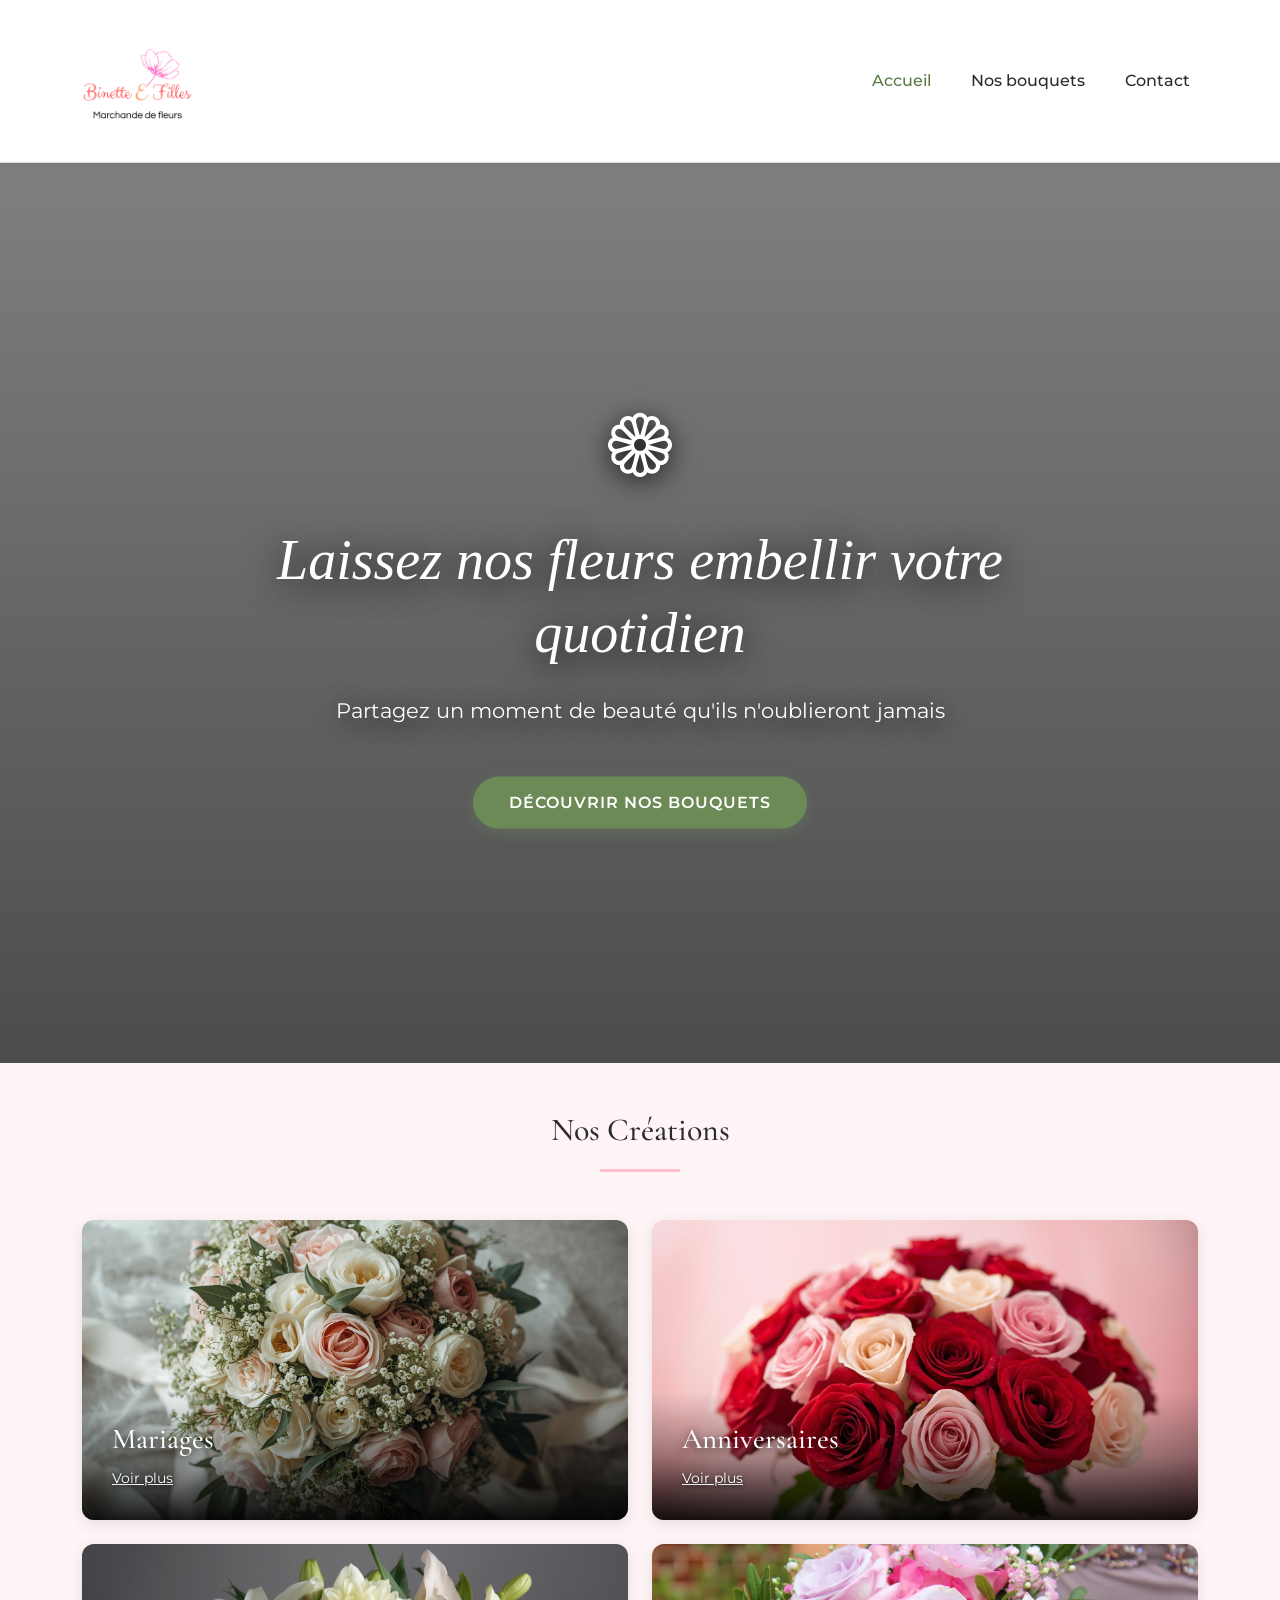
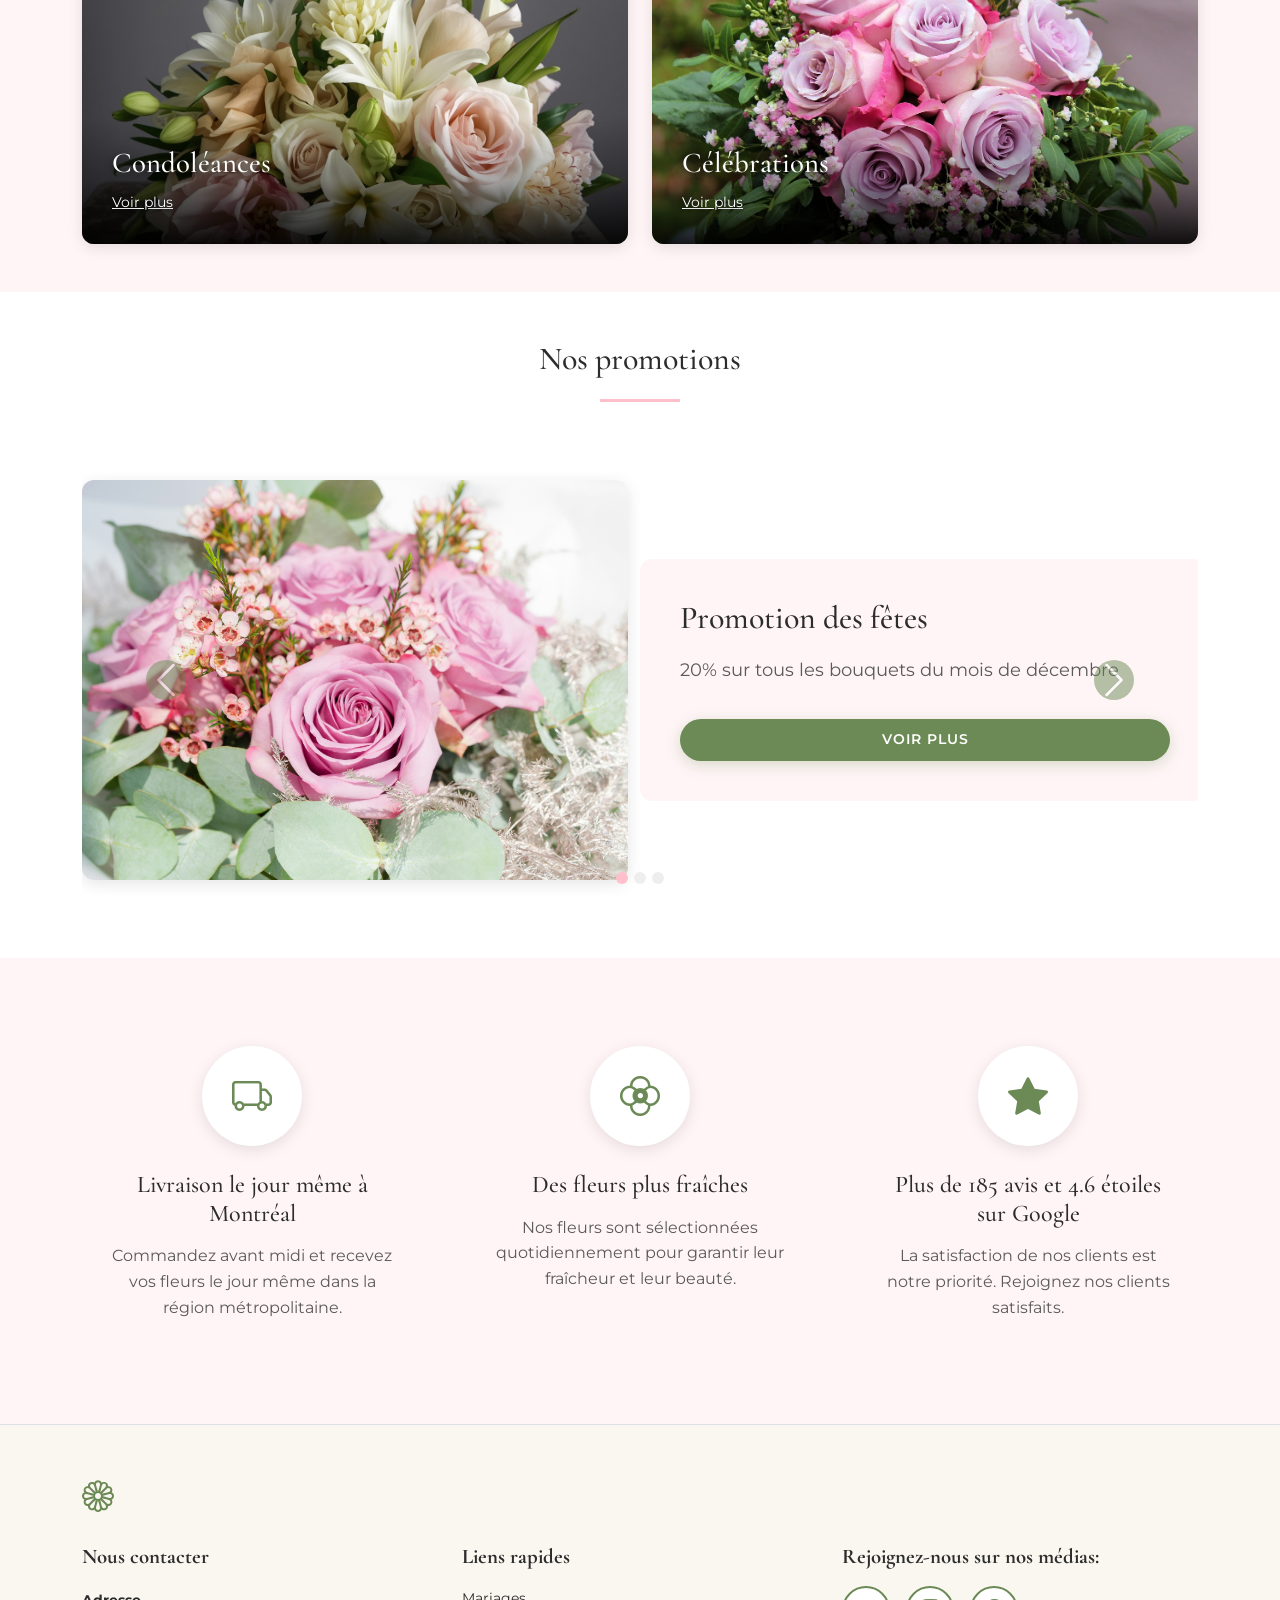
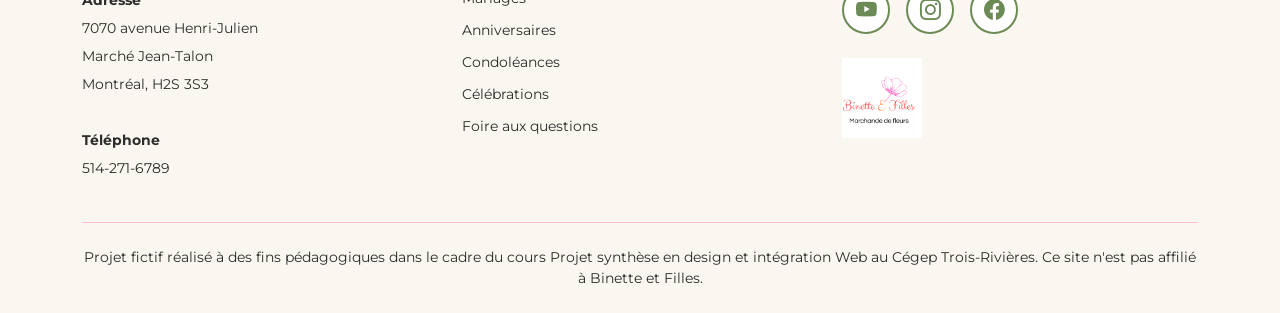
==== commit 8d8abcbd: "Modification section valeurs" ====
--- a/index.html
+++ b/index.html
@@ -261,7 +261,7 @@
                 
                 <!-- Colonne 2 : Liens rapides -->
                 <div class="col-lg-4 col-md-6 mb-4 mb-lg-0">
-                    <h5 class="fw-bold mb-3">&nbsp;</h5>
+                    <h5 class="fw-bold mb-3">Liens rapides</h5>
                     <ul class="list-unstyled">
                         <li class="mb-2"><a href="mariages.html" class="text-gris text-decoration-none footer-link small">Mariages</a></li>
                         <li class="mb-2"><a href="#" class="text-gris text-decoration-none footer-link small">Anniversaires</a></li>
--- a/css/style.css
+++ b/css/style.css
@@ -1,4 +1,3 @@
-
 
 /* --------------------------------------------------------------------------
    IMPORTS - Google Fonts
@@ -6,19 +5,19 @@
 @import url('https://fonts.googleapis.com/css2?family=Cormorant+Garamond:wght@400;500;600;700&family=Montserrat:wght@300;400;500;600;700&display=swap');
 
 /* --------------------------------------------------------------------------
-   VARIABLES CSS - Guide de styles
-   -------------------------------------------------------------------------- */
+   VARIABLES CSS - Guide de styles (CONTRASTES OPTIMISÉS WAVE)
+   -------------------------------------------------------------------------- */
+
 :root {
-    --vert-sauge: #9CAF88;
+    --vert-sauge: #6B8A55;
     --rose-pale: #FFC0CB;
     --rose-tres-pale: #FFF5F7;
-    --terre-cuite: #D4A59A;
+    --terre-cuite: #C08A75;
     --creme: #FAF7F0;
     --noir-doux: #2C2C2C;
-    --gris: #6B6B6B;
+    --gris: #5A5A5A;
     --gris-clair: #DDDDDD;
 }
-
 /* --------------------------------------------------------------------------
    TYPOGRAPHIES
    -------------------------------------------------------------------------- */
@@ -104,7 +103,7 @@
 
 .nav-link:hover,
 .nav-link.active {
-    color: var(--vert-sauge) !important;
+    color: #5A7A45 !important;
 }
 
 /* --------------------------------------------------------------------------
@@ -136,7 +135,7 @@
     left: 0;
     width: 100%;
     height: 100%;
-    background: linear-gradient(to bottom, rgba(0,0,0,0.1) 0%, rgba(0,0,0,0.3) 100%);
+    background: linear-gradient(to bottom, rgba(0,0,0,0.5) 0%, rgba(0,0,0,0.7) 100%);
 }
 
 .hero-content {
@@ -155,14 +154,14 @@
     color: white;
     margin-bottom: 30px;
     display: block;
-    text-shadow: 0 2px 10px rgba(0,0,0,0.3);
+    text-shadow: 0 5px 25px rgba(0,0,0,1);
 }
 
 .hero-title {
     color: white;
     font-size: 3.5rem;
     margin-bottom: 25px;
-    text-shadow: 0 2px 20px rgba(0,0,0,0.4);
+    text-shadow: 0 5px 35px rgba(0,0,0,1);
     line-height: 1.3;
 }
 
@@ -170,7 +169,7 @@
     color: white;
     font-size: 1.3rem;
     margin-bottom: 35px;
-    text-shadow: 0 2px 10px rgba(0,0,0,0.3);
+    text-shadow: 0 4px 25px rgba(0,0,0,1);
 }
 
 /* --------------------------------------------------------------------------
@@ -213,7 +212,7 @@
     left: 0;
     right: 0;
     padding: 30px;
-    background: linear-gradient(to top, rgba(0,0,0,0.8) 0%, transparent 100%);
+    background: linear-gradient(to top, rgba(0,0,0,0.9) 0%, rgba(0,0,0,0.3) 50%, transparent 100%);
     color: white;
 }
 
@@ -221,6 +220,7 @@
     font-size: 1.8rem;
     color: white;
     margin-bottom: 10px;
+    text-shadow: 0 2px 8px rgba(0,0,0,0.8);
 }
 
 .creation-link {
@@ -228,6 +228,7 @@
     text-decoration: underline;
     font-size: 0.9rem;
     transition: color 0.3s ease;
+    text-shadow: 0 1px 5px rgba(0,0,0,0.8);
 }
 
 .creation-link:hover {
@@ -272,8 +273,13 @@
     font-size: 1.1rem;
     color: var(--gris);
     margin-bottom: 20px;
-} 
-
+}
+
+/* Bouton plus petit dans carrousel */
+.promo-content .btn {
+    padding: 10px 28px;
+    font-size: 0.9rem;
+}
 
 /* Indicateurs personnalisés */
 .carousel-indicators [data-bs-target] {
@@ -364,14 +370,14 @@
     padding: 14px 36px;
     transition: all 0.3s ease;
     border-radius: 50px;
-    box-shadow: 0 4px 15px rgba(156, 175, 136, 0.3);
+    box-shadow: 0 4px 15px rgba(122, 154, 101, 0.3);
 }
 
 .btn-vert-sauge:hover {
     background-color: var(--terre-cuite);
     color: white;
     transform: translateY(-2px);
-    box-shadow: 0 6px 20px rgba(212, 165, 154, 0.4);
+    box-shadow: 0 6px 20px rgba(192, 138, 117, 0.4);
 }
 
 .btn-outline-vert-sauge {
@@ -401,7 +407,7 @@
 }
 
 footer .bi-flower1 {
-    color: var(--rose-pale);
+    color: var(--vert-sauge); /* ← VERT SAUGE au lieu de rose */
     font-size: 3rem;
 }
 
@@ -416,14 +422,18 @@
     width: auto;
 }
 
-
+footer address,
+footer .text-gris {
+    color: var(--noir-doux) !important;
+}
 
 .footer-link {
     transition: color 0.3s ease;
+    color: var(--noir-doux);
 }
 
 .footer-link:hover {
-    color: var(--rose-pale) !important;
+    color: var(--vert-sauge) !important; /* ← VERT SAUGE au hover */
 }
 
 .social-icon {
@@ -431,27 +441,24 @@
     height: 48px;
     border-radius: 50%;
     background-color: white;
-    color: var(--rose-pale);
+    color: var(--vert-sauge); /* ← VERT SAUGE au lieu de rose */
     display: flex;
     align-items: center;
     justify-content: center;
     transition: all 0.3s ease;
     font-size: 1.3rem;
-    border: 2px solid var(--rose-pale);
+    border: 2px solid var(--vert-sauge); /* ← Bordure VERTE */
 }
 
 .social-icon:hover {
-    background-color: var(--vert-sauge);
+    background-color: var(--vert-sauge); /* ← Fond VERT au hover */
     color: white;
     border-color: var(--vert-sauge);
     transform: translateY(-3px);
-    box-shadow: 0 4px 12px rgba(156, 175, 136, 0.3);
+    box-shadow: 0 4px 12px rgba(122, 154, 101, 0.3);
 }
 
 footer .border-top {
     border-color: var(--rose-pale) !important;
     border-width: 1px !important;
-}
-
-
-
+}
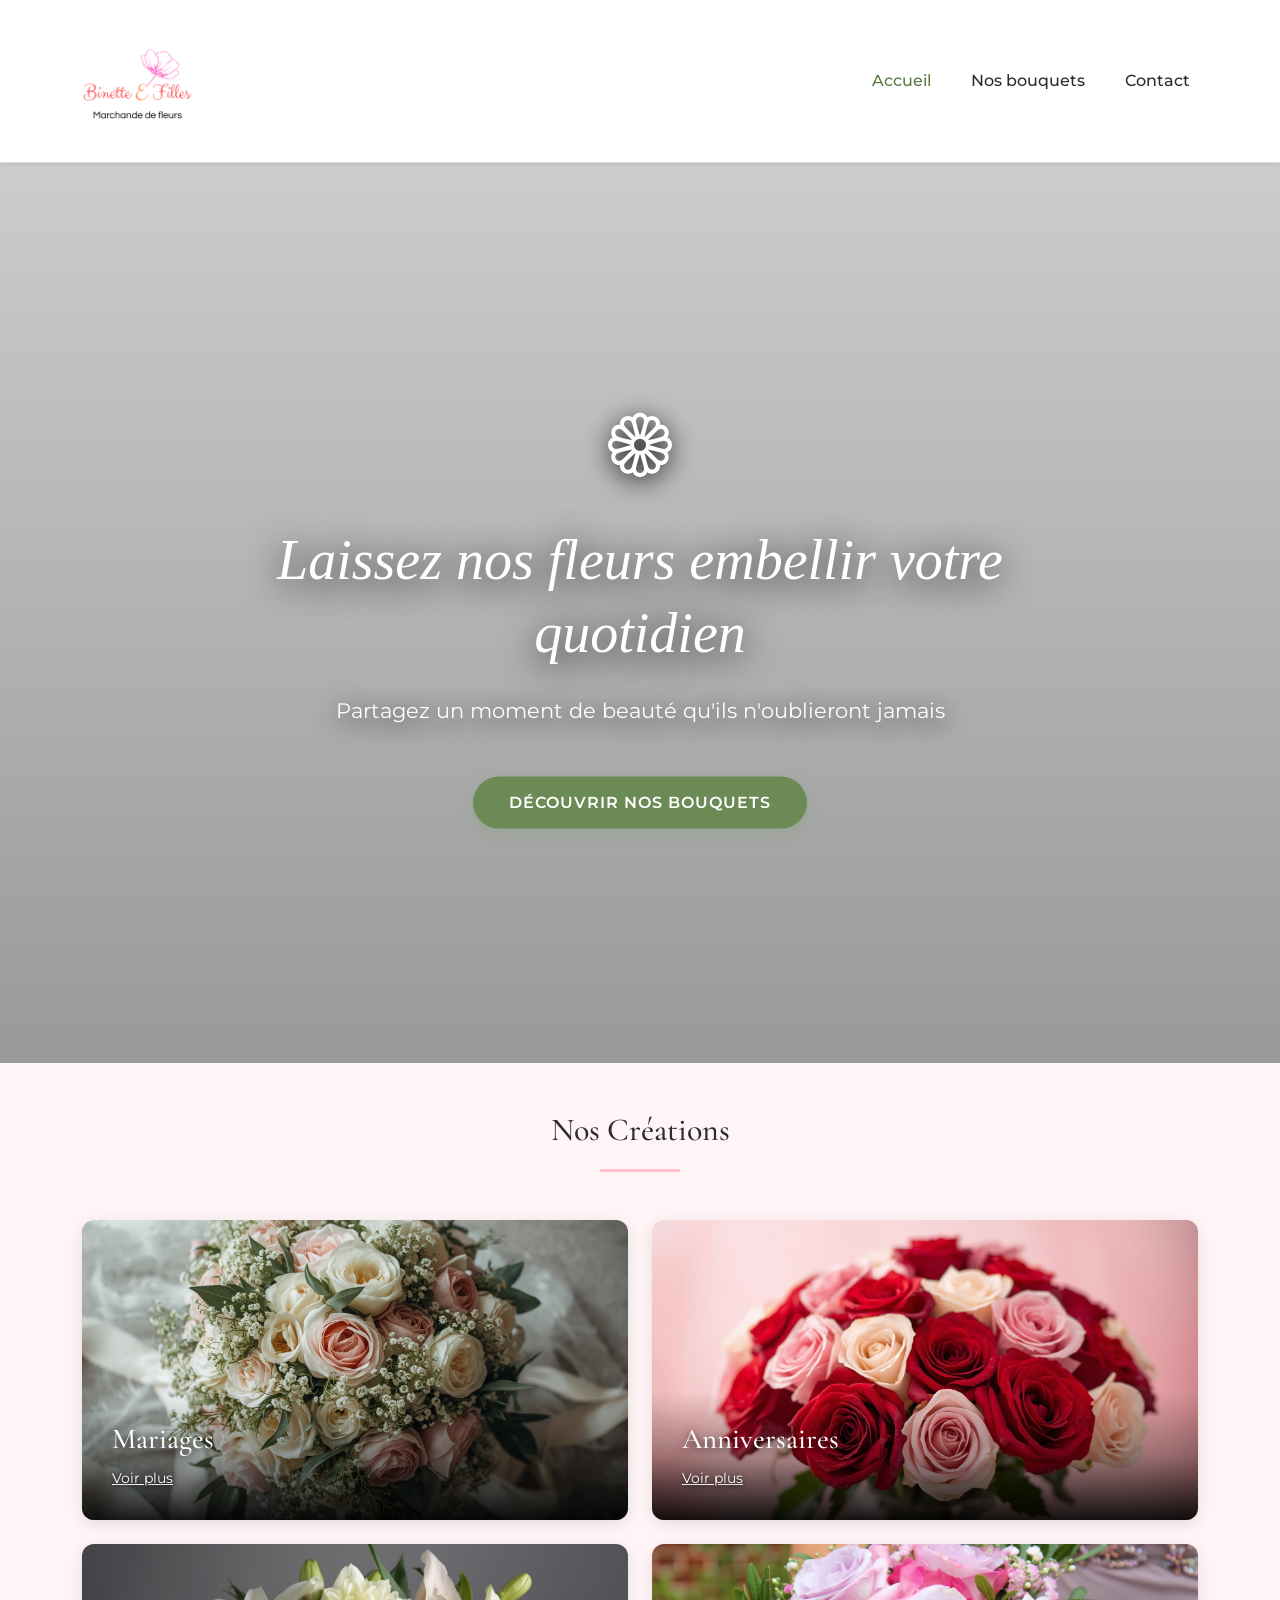
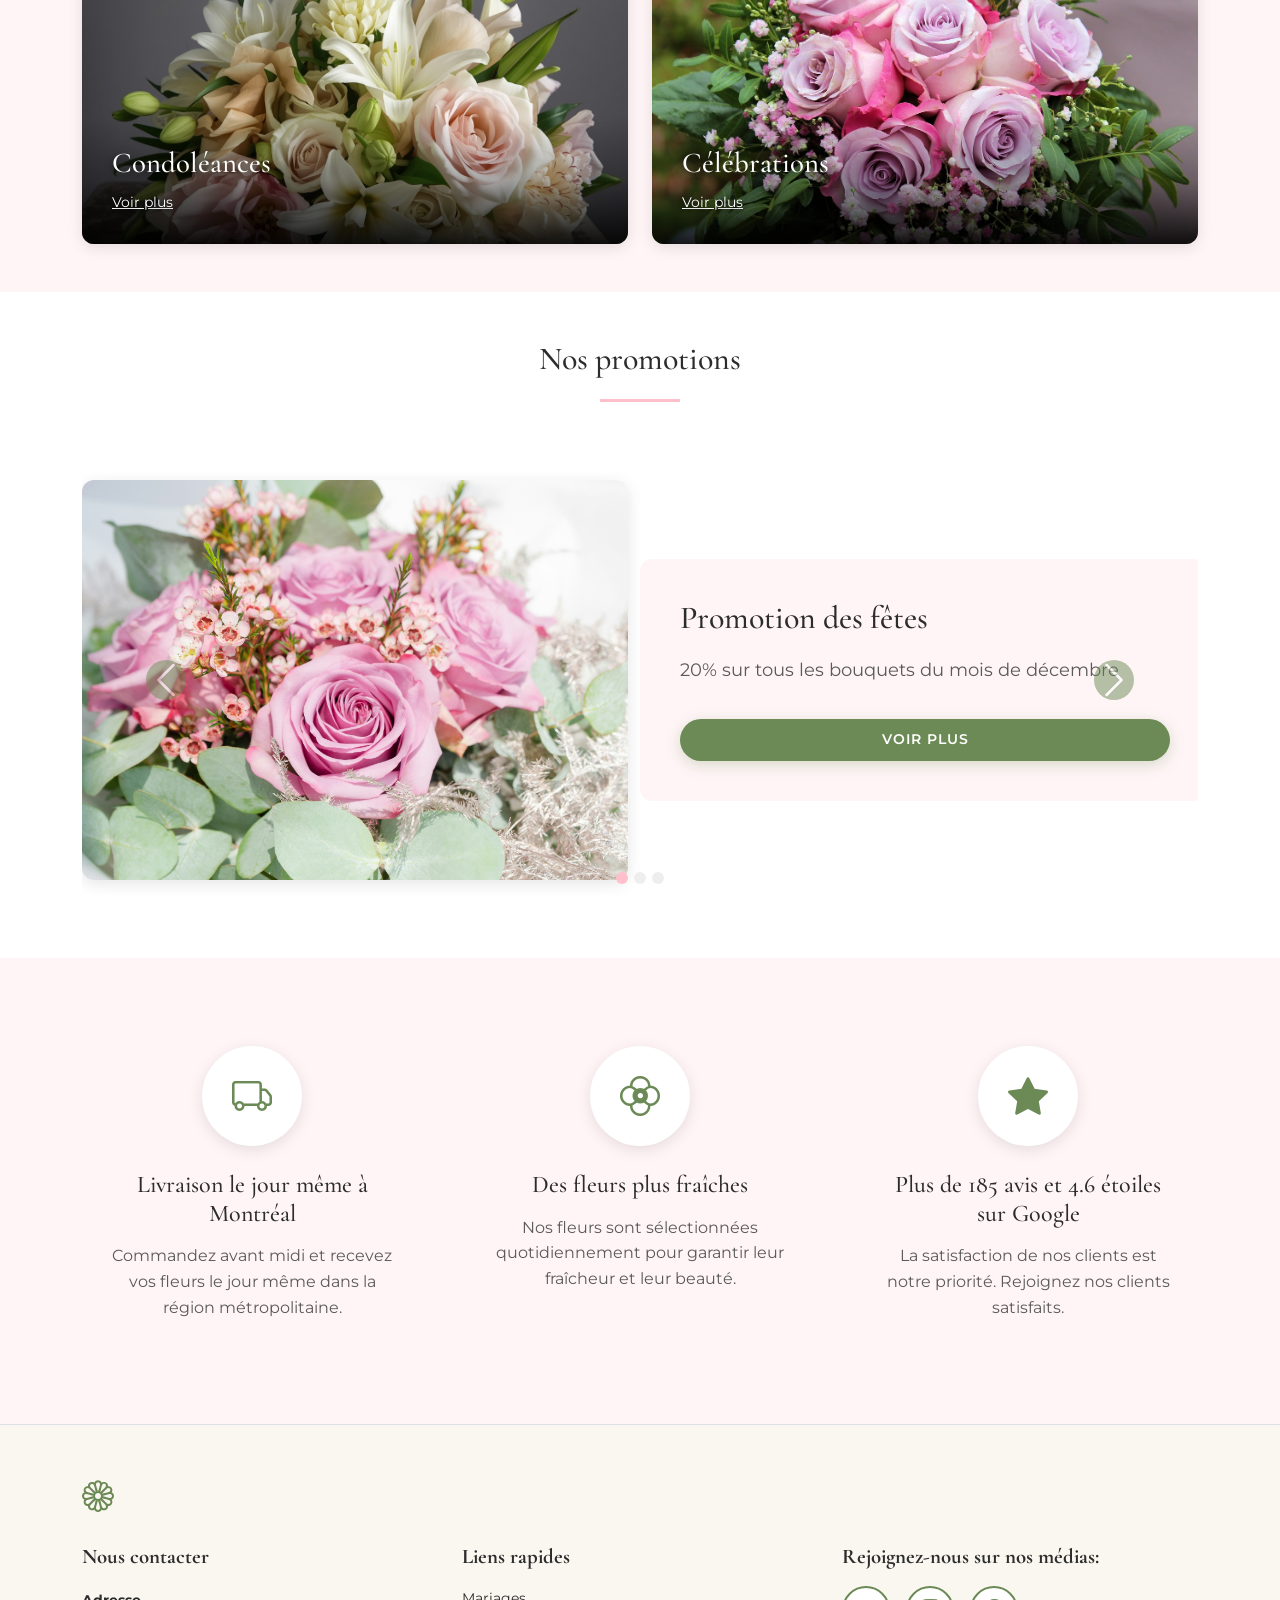
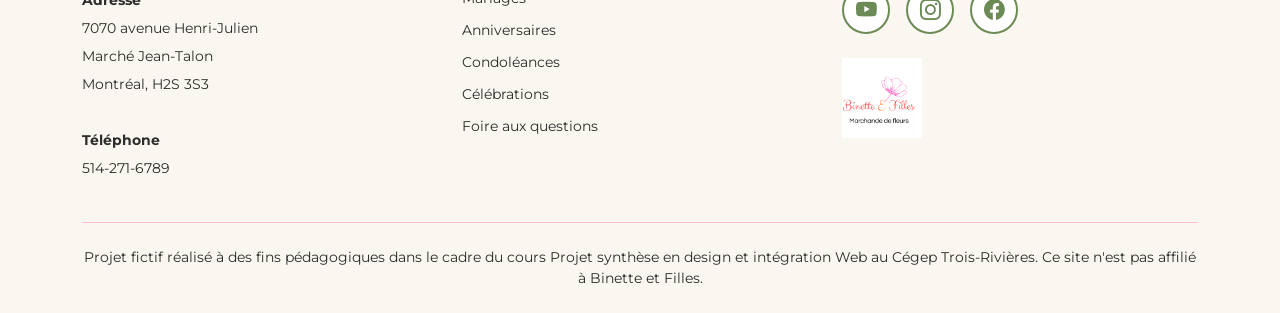
==== commit 0fe69cd9: "Modification responsive" ====
--- a/index.html
+++ b/index.html
@@ -57,7 +57,7 @@
         <source src="images/video hero.mp4" type="video/mp4">
     </video>
     
-    <!-- Overlay très léger (pour illuminer) -->
+    <!-- Overlay  -->
     <div class="hero-overlay"></div>
     
     <!-- Contenu hero -->
@@ -134,7 +134,7 @@
         
         <!-- Carrousel Bootstrap -->
         <div id="carouselPromotions" class="carousel slide" data-bs-ride="carousel">
-            <!-- Indicateurs -->
+          
             <div class="carousel-indicators">
                 <button type="button" data-bs-target="#carouselPromotions" data-bs-slide-to="0" class="active" aria-current="true" aria-label="Slide 1"></button>
                 <button type="button" data-bs-target="#carouselPromotions" data-bs-slide-to="1" aria-label="Slide 2"></button>
@@ -288,7 +288,7 @@
                         </a>
                     </div>
                     
-                    <!-- Logo et tagline -->
+                  
                    
                  <img src="images/logo Binette et filles.png" alt="Binette et Filles" class="footer-logo mb-2">
                
--- a/css/style.css
+++ b/css/style.css
@@ -1,11 +1,10 @@
-
 /* --------------------------------------------------------------------------
    IMPORTS - Google Fonts
    -------------------------------------------------------------------------- */
 @import url('https://fonts.googleapis.com/css2?family=Cormorant+Garamond:wght@400;500;600;700&family=Montserrat:wght@300;400;500;600;700&display=swap');
 
 /* --------------------------------------------------------------------------
-   VARIABLES CSS - Guide de styles (CONTRASTES OPTIMISÉS WAVE)
+   VARIABLES CSS 
    -------------------------------------------------------------------------- */
 
 :root {
@@ -18,6 +17,7 @@
     --gris: #5A5A5A;
     --gris-clair: #DDDDDD;
 }
+
 /* --------------------------------------------------------------------------
    TYPOGRAPHIES
    -------------------------------------------------------------------------- */
@@ -105,6 +105,10 @@
 .nav-link.active {
     color: #5A7A45 !important;
 }
+
+/* ==========================================================================
+   PAGE ACCUEIL 
+   ========================================================================== */
 
 /* --------------------------------------------------------------------------
    HERO VIDÉO
@@ -275,13 +279,11 @@
     margin-bottom: 20px;
 }
 
-/* Bouton plus petit dans carrousel */
 .promo-content .btn {
     padding: 10px 28px;
     font-size: 0.9rem;
 }
 
-/* Indicateurs personnalisés */
 .carousel-indicators [data-bs-target] {
     width: 12px;
     height: 12px;
@@ -293,7 +295,6 @@
     background-color: var(--rose-pale);
 }
 
-/* Flèches personnalisées */
 .carousel-control-prev-icon,
 .carousel-control-next-icon {
     background-color: var(--vert-sauge);
@@ -398,6 +399,34 @@
     transform: translateY(-2px);
 }
 
+.btn {
+    position: relative;
+    overflow: hidden;
+}
+
+.btn::before {
+    content: '';
+    position: absolute;
+    top: 50%;
+    left: 50%;
+    width: 0;
+    height: 0;
+    border-radius: 50%;
+    background: rgba(255, 255, 255, 0.5);
+    transform: translate(-50%, -50%);
+    transition: width 0.6s ease, height 0.6s ease;
+}
+
+.btn:active::before {
+    width: 300px;
+    height: 300px;
+}
+
+.btn-lg {
+    padding: 15px 40px;
+    font-size: 1.1rem;
+}
+
 /* --------------------------------------------------------------------------
    FOOTER
    -------------------------------------------------------------------------- */
@@ -407,7 +436,7 @@
 }
 
 footer .bi-flower1 {
-    color: var(--vert-sauge); /* ← VERT SAUGE au lieu de rose */
+    color: var(--vert-sauge); 
     font-size: 3rem;
 }
 
@@ -433,7 +462,7 @@
 }
 
 .footer-link:hover {
-    color: var(--vert-sauge) !important; /* ← VERT SAUGE au hover */
+    color: var(--vert-sauge) !important;
 }
 
 .social-icon {
@@ -441,17 +470,17 @@
     height: 48px;
     border-radius: 50%;
     background-color: white;
-    color: var(--vert-sauge); /* ← VERT SAUGE au lieu de rose */
+    color: var(--vert-sauge);
     display: flex;
     align-items: center;
     justify-content: center;
     transition: all 0.3s ease;
     font-size: 1.3rem;
-    border: 2px solid var(--vert-sauge); /* ← Bordure VERTE */
+    border: 2px solid var(--vert-sauge);
 }
 
 .social-icon:hover {
-    background-color: var(--vert-sauge); /* ← Fond VERT au hover */
+    background-color: var(--vert-sauge);
     color: white;
     border-color: var(--vert-sauge);
     transform: translateY(-3px);
@@ -461,4 +490,1359 @@
 footer .border-top {
     border-color: var(--rose-pale) !important;
     border-width: 1px !important;
-}+}
+
+/* ==========================================================================
+   PAGE NOS BOUQUETS
+   ========================================================================== */
+
+.hero-bouquets {
+    background: linear-gradient(135deg, var(--rose-tres-pale) 0%, var(--rose-pale) 100%);
+    padding: 80px 0;
+    border-bottom: 3px solid var(--rose-pale);
+    box-shadow: 0 4px 20px rgba(255, 192, 203, 0.3);
+}
+
+.hero-icon-bouquets {
+    font-size: 4rem;
+    color: var(--vert-sauge);
+    display: block;
+    margin-bottom: 30px;
+    filter: drop-shadow(0 4px 10px rgba(122, 154, 101, 0.3));
+    animation: rotate 4s ease-in-out infinite;
+}
+
+@keyframes rotate {
+    0%, 100% {
+        transform: rotate(0deg);
+    }
+    50% {
+        transform: rotate(15deg);
+    }
+}
+
+.hero-title-bouquets {
+    font-size: 3rem;
+    color: var(--noir-doux);
+    font-weight: 700;
+    text-transform: uppercase;
+    letter-spacing: 2px;
+}
+
+.hero-subtitle-bouquets {
+    font-size: 1.2rem;
+    color: var(--noir-doux);
+    font-weight: 500;
+}
+
+/* --------------------------------------------------------------------------
+   CARTES BOUQUETS
+   -------------------------------------------------------------------------- */
+
+.bouquet-card {
+    position: relative;
+    background-color: white;
+    border-radius: 12px;
+    overflow: hidden;
+    box-shadow: 0 4px 15px rgba(0, 0, 0, 0.1);
+    transition: all 0.3s ease;
+    height: 100%;
+    display: flex;
+    flex-direction: column;
+}
+
+.bouquet-card:hover {
+    transform: translateY(-12px) scale(1.02);
+    box-shadow: 0 12px 35px rgba(255, 192, 203, 0.5);
+}
+
+.bouquet-img {
+    height: 400px;
+    object-fit: cover;
+    padding: 15px;
+    background-color: white;
+    transition: transform 0.3s ease;
+}
+
+.bouquet-card:hover .bouquet-img {
+    transform: scale(1.1);
+}
+
+.bouquet-info {
+    padding: 25px;
+    text-align: center;
+    flex-grow: 1;
+    display: flex;
+    flex-direction: column;
+    justify-content: space-between;
+}
+
+.bouquet-info h3 {
+    font-size: 1.5rem;
+    margin-bottom: 10px;
+    color: var(--noir-doux);
+}
+
+.bouquet-price {
+    font-size: 1.3rem;
+    font-weight: 600;
+    color: var(--vert-sauge);
+    margin-bottom: 15px;
+}
+  
+/* --------------------------------------------------------------------------
+   SECTION PROMOTION
+   -------------------------------------------------------------------------- */
+
+.promo-section {
+    background-color: white;
+    padding: 80px 0;
+}
+
+.promo-banner {
+    background: linear-gradient(135deg, var(--rose-tres-pale) 0%, var(--rose-pale) 100%);
+    border-radius: 16px;
+    padding: 50px 40px;
+    box-shadow: 0 8px 30px rgba(255, 192, 203, 0.4);
+    border: 3px solid var(--rose-pale);
+    position: relative;
+    overflow: hidden;
+    animation: pulse 2s ease-in-out infinite;
+}
+
+@keyframes pulse {
+    0%, 100% {
+        transform: scale(1);
+        box-shadow: 0 8px 30px rgba(255, 192, 203, 0.4);
+    }
+    50% {
+        transform: scale(1.02);
+        box-shadow: 0 12px 40px rgba(255, 192, 203, 0.6);
+    }
+}
+
+.promo-banner-title {
+    font-size: 3rem;
+    color: var(--noir-doux);
+    margin-bottom: 20px;
+    font-weight: 700;
+    text-transform: uppercase;
+    letter-spacing: 2px;
+}
+
+.promo-banner-text {
+    font-size: 1.4rem;
+    color: var(--noir-doux);
+    font-weight: 500;
+}
+
+.promo-banner-text strong {
+    color: var(--vert-sauge);
+    font-size: 1.6rem;
+    background-color: white;
+    padding: 5px 15px;
+    border-radius: 8px;
+    display: inline-block;
+    margin-left: 10px;
+    box-shadow: 0 2px 10px rgba(0, 0, 0, 0.1);
+}
+
+.promo-icon {
+    font-size: 6rem;
+    color: var(--vert-sauge);
+    filter: drop-shadow(0 4px 10px rgba(122, 154, 101, 0.3));
+    animation: bounce 2s ease-in-out infinite;
+}
+
+@keyframes bounce {
+    0%, 100% {
+        transform: translateY(0);
+    }
+    50% {
+        transform: translateY(-15px);
+    }
+}
+
+.promo-banner::before {
+    content: '🎁 PROMO';
+    position: absolute;
+    top: -10px;
+    right: 40px;
+    background-color: var(--vert-sauge);
+    color: white;
+    padding: 8px 20px;
+    border-radius: 20px;
+    font-weight: 700;
+    font-size: 0.9rem;
+    letter-spacing: 1px;
+    box-shadow: 0 4px 15px rgba(122, 154, 101, 0.4);
+}
+/* --------------------------------------------------------------------------
+   BADGES
+   -------------------------------------------------------------------------- */
+.badge-popular {
+    position: absolute;
+    top: 15px;
+    right: 15px;
+    background-color: var(--vert-sauge);
+    color: white;
+    padding: 8px 18px;
+    border-radius: 25px;
+    font-size: 0.85rem;
+    font-weight: 700;
+    z-index: 10;
+    box-shadow: 0 4px 12px rgba(122, 154, 101, 0.5);
+    animation: pulse-badge 2s ease-in-out infinite;
+    text-transform: uppercase;
+    letter-spacing: 0.5px;
+}
+
+@keyframes pulse-badge {
+    0%, 100% {
+        transform: scale(1);
+        box-shadow: 0 4px 12px rgba(122, 154, 101, 0.5);
+    }
+    50% {
+        transform: scale(1.05);
+        box-shadow: 0 6px 18px rgba(122, 154, 101, 0.7);
+    }
+}
+
+.badge-new {
+    position: absolute;
+    top: 15px;
+    left: 15px;
+    background-color: var(--vert-sauge);
+    color: white;
+    padding: 8px 18px;
+    border-radius: 25px;
+    font-size: 0.85rem;
+    font-weight: 700;
+    z-index: 10;
+    box-shadow: 0 4px 12px rgba(122, 154, 101, 0.5);
+    animation: pulse-badge 2s ease-in-out infinite;
+    text-transform: uppercase;
+    letter-spacing: 0.5px;
+}
+
+
+/* --------------------------------------------------------------------------
+   SECTION CITATION
+   -------------------------------------------------------------------------- */
+.citation-section {
+    background: linear-gradient(135deg, var(--rose-tres-pale) 0%, #FFFFFF 100%);
+    position: relative;
+}
+
+.citation-box {
+    max-width: 800px;
+    margin: 0 auto;
+    padding: 60px 40px;
+}
+
+.citation-icon {
+    font-size: 4rem;
+    color: var(--rose-pale);
+    margin-bottom: 30px;
+    display: block;
+    opacity: 0.3;
+}
+
+.citation-text {
+    font-size: 1.8rem;
+    font-style: italic;
+    color: var(--noir-doux);
+    margin-bottom: 30px;
+    font-family: 'Cormorant Garamond', serif;
+    line-height: 1.8;
+    font-weight: 500;
+}
+
+.citation-decoration {
+    display: flex;
+    align-items: center;
+    justify-content: center;
+    gap: 20px;
+    margin-top: 30px;
+}
+
+.decoration-flower {
+    font-size: 1.5rem;
+    animation: float 3s ease-in-out infinite;
+}
+
+.decoration-line {
+    width: 100px;
+    height: 2px;
+    background: linear-gradient(to right, transparent, var(--rose-pale), transparent);
+}
+
+@keyframes float {
+    0%, 100% { transform: translateY(0); }
+    50% { transform: translateY(-8px); }
+}
+
+/* --------------------------------------------------------------------------
+   BOUQUET VEDETTE
+   -------------------------------------------------------------------------- */
+.bouquet-vedette {
+    background-color: white;
+}
+
+.bouquet-vedette h2,
+.section-title {
+    font-family: 'Cormorant Garamond', serif;
+    font-size: 2.5rem;
+    color: var(--noir-doux);
+    position: relative;
+    padding-bottom: 20px;
+}
+
+.bouquet-vedette h2::after,
+.section-title::after {
+    content: '';
+    position: absolute;
+    bottom: 0;
+    left: 50%;
+    transform: translateX(-50%);
+    width: 80px;
+    height: 3px;
+    background-color: var(--rose-pale);
+}
+
+.vedette-image-container {
+    position: relative;
+    border-radius: 20px;
+    overflow: hidden;
+    box-shadow: 0 10px 40px rgba(0, 0, 0, 0.15);
+    transition: transform 0.3s ease;
+}
+
+.vedette-image-container:hover {
+    transform: scale(1.02);
+}
+
+.vedette-img {
+    width: 100%;
+    height: 500px;
+    object-fit: cover;
+}
+
+.badge-vedette {
+    position: absolute;
+    top: 20px;
+    right: 20px;
+    background: linear-gradient(135deg, var(--vert-sauge), #5A7A45);
+    color: white;
+    padding: 12px 25px;
+    border-radius: 30px;
+    font-size: 0.95rem;
+    font-weight: 700;
+    z-index: 10;
+    box-shadow: 0 5px 20px rgba(122, 154, 101, 0.6);
+    animation: pulse-badge 2s ease-in-out infinite;
+    text-transform: uppercase;
+    letter-spacing: 1px;
+}
+
+.vedette-content {
+    padding: 30px;
+}
+
+.vedette-icon {
+    font-size: 3rem;
+    color: var(--rose-pale);
+    margin-bottom: 20px;
+}
+
+.vedette-title {
+    font-size: 2.5rem;
+    font-family: 'Cormorant Garamond', serif;
+    color: var(--noir-doux);
+    margin-bottom: 20px;
+}
+
+.vedette-description {
+    font-size: 1.1rem;
+    color: var(--gris);
+    line-height: 1.8;
+    margin-bottom: 30px;
+}
+
+.vedette-features {
+    margin-bottom: 30px;
+}
+
+.feature-item {
+    display: flex;
+    align-items: center;
+    gap: 12px;
+    margin-bottom: 15px;
+    font-size: 1.05rem;
+    color: var(--noir-doux);
+}
+
+.feature-item i {
+    color: var(--vert-sauge);
+    font-size: 1.3rem;
+}
+
+.vedette-footer {
+    display: flex;
+    align-items: center;
+    justify-content: space-between;
+    flex-wrap: wrap;
+    gap: 20px;
+    padding-top: 20px;
+    border-top: 2px solid var(--gris-clair);
+}
+
+.vedette-price {
+    font-size: 2.5rem;
+    font-weight: 700;
+    color: var(--vert-sauge);
+    font-family: 'Cormorant Garamond', serif;
+    margin: 0;
+}
+
+/* ==========================================================================
+   PAGE MARIAGES
+   ========================================================================== */
+/* --------------------------------------------------------------------------
+   FIL D'ARIANE
+   -------------------------------------------------------------------------- */
+.breadcrumb-link {
+    color: var(--vert-sauge);
+    font-weight: 500;
+    transition: color 0.3s ease;
+}
+
+.breadcrumb-link:hover {
+    color: var(--rose-pale);
+}
+
+.breadcrumb-item + .breadcrumb-item::before {
+    content: ">";
+}
+/* --------------------------------------------------------------------------
+   HERO MARIAGES
+   -------------------------------------------------------------------------- */
+.hero-mariages {
+    height: 700px;
+}
+
+.hero-mariage-img {
+    filter: brightness(1.1);
+    z-index: 0;
+    object-fit: cover;
+    object-position: left center; 
+}
+.hero-overlay {
+    background: linear-gradient(to bottom, rgba(0,0,0,0.2) 0%, rgba(0,0,0,0.4) 100%);
+    z-index: 1;
+}
+.hero-mariage-content {
+    z-index: 2;
+    max-width: 900px;
+    left: 68% !important;
+}
+
+.hero-mariage-title {
+    font-size: 4.5rem;
+    font-family: 'Cormorant Garamond', serif;
+    font-style: italic;
+    text-shadow: 0 4px 20px rgba(0,0,0,0.9);
+    font-weight: 400;
+    letter-spacing: 4px;
+}
+
+.hero-mariage-title .word {
+    display: inline-block;
+    opacity: 0;
+    transform: translateY(-50px);
+    animation: slideDownHero 0.8s ease-out forwards;
+}
+
+.hero-mariage-title .word-1 { animation-delay: 0.3s; }
+.hero-mariage-title .word-2 { animation-delay: 0.6s; }
+.hero-mariage-title .word-3 { animation-delay: 0.9s; }
+
+@keyframes slideDownHero {
+    from {
+        opacity: 0;
+        transform: translateY(-50px);
+    }
+    to {
+        opacity: 1;
+        transform: translateY(0);
+    }
+}
+
+.btn-hero {
+    background-color: var(--vert-sauge);
+    color: white;
+    border: 2px solid var(--vert-sauge);
+    font-weight: 600;
+    transition: all 0.3s ease;
+    opacity: 0;
+    animation: fadeInButton 0.6s ease-out 1.2s forwards;
+    margin-left: -100px;
+}
+
+@keyframes fadeInButton {
+    from {
+        opacity: 0;
+        transform: translateY(20px);
+    }
+    to {
+        opacity: 1;
+        transform: translateY(0);
+    }
+}
+
+.btn-hero:hover {
+    background-color: var(--terre-cuite);
+    border-color: var(--terre-cuite);
+    transform: translateY(-3px);
+}
+/* --------------------------------------------------------------------------
+   GALERIE MASONRY
+   -------------------------------------------------------------------------- */
+.masonry-grid {
+    display: grid;
+    grid-template-columns: repeat(3, 1fr);
+    grid-auto-rows: 180px;
+    gap: 30px;
+    margin-top: 40px;
+}
+
+.masonry-item {
+    cursor: pointer;
+    transition: all 0.4s cubic-bezier(0.4, 0, 0.2, 1);
+}
+
+.masonry-item:hover {
+    transform: translateY(-10px) scale(1.02);
+    box-shadow: 0 15px 40px rgba(255, 192, 203, 0.5) !important;
+    z-index: 10;
+}
+
+.masonry-item::before {
+    content: '';
+    position: absolute;
+    top: 0;
+    left: 0;
+    right: 0;
+    bottom: 0;
+    background: linear-gradient(135deg, rgba(122, 154, 101, 0.3), rgba(255, 192, 203, 0.3));
+    opacity: 0;
+    transition: opacity 0.4s ease;
+    z-index: 1;
+}
+
+.masonry-item:hover::before {
+    opacity: 1;
+}
+
+.masonry-item img {
+    transition: transform 0.6s cubic-bezier(0.4, 0, 0.2, 1);
+}
+
+.masonry-item:hover img {
+    transform: scale(1.15);
+}
+
+.masonry-grid .masonry-item:nth-child(1) { grid-column: 1; grid-row: 1 / span 3; }
+.masonry-grid .masonry-item:nth-child(2) { grid-column: 2; grid-row: 1 / span 2; }
+.masonry-grid .masonry-item:nth-child(3) { grid-column: 3; grid-row: 1 / span 1; }
+.masonry-grid .masonry-item:nth-child(4) { grid-column: 1; grid-row: 4 / span 1; }
+.masonry-grid .masonry-item:nth-child(5) { grid-column: 2; grid-row: 3 / span 2; }
+.masonry-grid .masonry-item:nth-child(6) { grid-column: 3; grid-row: 2 / span 3; } 
+
+/* --------------------------------------------------------------------------
+   SÉPARATEURS
+   -------------------------------------------------------------------------- */
+.sep-line {
+    height: 2px;
+    width: 200px;
+    background: linear-gradient(to right, transparent, var(--rose-pale), var(--rose-pale), transparent);
+
+}
+
+/* --------------------------------------------------------------------------
+   TEXTE INTRODUCTIF
+   -------------------------------------------------------------------------- */
+.intro-text-box {
+    border-color: var(--rose-pale) !important;
+}
+
+.text-justify {
+    text-align: justify;
+}
+
+/* --------------------------------------------------------------------------
+   TÉMOIGNAGES
+   -------------------------------------------------------------------------- */
+.bg-testimonials {
+    background-color: var(--rose-tres-pale);
+}
+
+.testimonial-card::before {
+    content: '"';
+    position: absolute;
+    top: 15px;
+    left: 20px;
+    font-size: 4rem;
+    color: var(--rose-pale);
+    opacity: 0.3;
+    font-family: 'Cormorant Garamond', serif;
+    line-height: 1;
+}
+
+.testimonial-card:hover {
+    transform: translateY(-8px);
+    box-shadow: 0 10px 30px rgba(255, 192, 203, 0.3) !important;
+}
+
+.testimonial-photo {
+    width: 150px;
+    height: 150px;
+    object-fit: cover;
+    border-color: var(--rose-pale) !important;
+}
+
+.testimonial-author {
+    color: var(--vert-sauge);
+}
+
+/* --------------------------------------------------------------------------
+   FORFAITS
+   -------------------------------------------------------------------------- */
+.bg-forfaits {
+    background: linear-gradient(180deg, #FFFFFF 0%, var(--rose-tres-pale) 50%, #FFFFFF 100%);
+}
+
+.forfait-header {
+    background-color: #E8D5D5;
+    width: 280px;
+    height: 280px;
+    transition: all 0.3s ease;
+}
+
+.forfait-header:hover {
+    transform: translateY(-8px) scale(1.05);
+    box-shadow: 0 10px 30px rgba(0, 0, 0, 0.15) !important;
+}
+
+.forfait-featured {
+    background: linear-gradient(135deg, var(--rose-tres-pale) 0%, #E8D5D5 100%);
+    border: 3px solid var(--rose-pale) !important;
+}
+
+.forfait-name {
+    font-family: 'Cormorant Garamond', serif;
+    font-size: 2.2rem;
+    color: var(--noir-doux);
+    font-style: italic;
+}
+
+.forfait-price {
+    font-size: 1.8rem;
+    color: var(--gris);
+}
+
+.forfait-header + div ul li::before {
+    content: '-';
+    position: absolute;
+    left: 0;
+}
+
+/* ==========================================================================
+   PAGE CONTACT
+   ========================================================================== */
+/* --------------------------------------------------------------------------
+   HERO CONTACT
+   ------------------------------------------------------------------*/
+.hero-contact-pattern {
+    background: linear-gradient(135deg, #E5D4D4 0%, #F0E6E6 50%, #E5D4D4 100%);
+    padding: 80px 0;
+    position: relative;
+    overflow: hidden;
+}
+
+.hero-contact-pattern .hero-title {
+    color: var(--noir-doux) !important;
+}
+
+.hero-contact-pattern .hero-icon {
+    color: var(--vert-sauge) !important;
+    animation: pulse 2s ease-in-out infinite;
+}
+@keyframes pulse {
+    0%, 100% { 
+        transform: scale(1); 
+    }
+    50% { 
+        transform: scale(1.1); 
+    }
+}
+.hero-contact-pattern::before {
+    content: '🌸';
+    position: absolute;
+    top: 30px;
+    right: 8%;
+    font-size: 10rem;
+    opacity: 0.25;
+    animation: float 4s ease-in-out infinite;
+    filter: drop-shadow(2px 2px 4px rgba(0, 0, 0, 0.1));
+}
+
+.hero-contact-pattern::after {
+    content: '🌺';
+    position: absolute;
+    bottom: 30px;
+    left: 8%;
+    font-size: 8rem;
+    opacity: 0.25;
+    animation: float 5s ease-in-out infinite;
+    animation-delay: 1s;
+    filter: drop-shadow(2px 2px 4px rgba(0, 0, 0, 0.1));
+}
+
+.hero-contact-box {
+    max-width: 700px;
+    box-shadow: 0 10px 40px rgba(0, 0, 0, 0.15);
+}
+
+.contact-info-link {
+    color: var(--noir-doux);
+    transition: all 0.3s ease;
+    display: inline-block;
+}
+
+.contact-info-link:hover {
+    color: var(--vert-sauge);
+    transform: translateX(5px);
+}
+/* --------------------------------------------------------------------------
+   ANIMATION TÉLÉPHONE VERT
+   -------------------------------------------------------------------------- */
+.phone-pulse {
+    animation: phone-ring 1.5s ease-in-out infinite;
+    transform-origin: center;
+    display: inline-block;
+}
+
+@keyframes phone-ring {
+    0%, 100% {
+        transform: rotate(0deg) scale(1);
+    }
+    10%, 30% {
+        transform: rotate(-15deg) scale(1.1);
+    }
+    20%, 40% {
+        transform: rotate(15deg) scale(1.1);
+    }
+    50% {
+        transform: rotate(0deg) scale(1);
+    }
+}
+
+.phone-pulse:hover {
+    animation: phone-ring-fast 0.5s ease-in-out;
+}
+
+@keyframes phone-ring-fast {
+    0%, 100% {
+        transform: rotate(0deg) scale(1);
+    }
+    25% {
+        transform: rotate(-20deg) scale(1.2);
+    }
+    75% {
+        transform: rotate(20deg) scale(1.2);
+    }
+}
+/* --------------------------------------------------------------------------
+   FORMULAIRE DE CONTACT
+   -------------------------------------------------------------------------- */
+.contact-form-section {
+    background-color: white;
+}
+
+.contact-form .form-label {
+    color: var(--noir-doux);
+    font-size: 1rem;
+    margin-bottom: 0.5rem;
+}
+
+.contact-form .form-control,
+.contact-form .form-select {
+    border: 2px solid var(--gris-clair);
+    border-radius: 12px;
+    padding: 12px 20px;
+    font-size: 1rem;
+    transition: all 0.3s ease;
+    background-color: #FAFAFA;
+}
+
+.contact-form .form-control:focus,
+.contact-form .form-select:focus {
+    border-color: var(--vert-sauge);
+    box-shadow: 0 0 0 0.25rem rgba(122, 154, 101, 0.15);
+    background-color: white;
+}
+
+.contact-form .form-control::placeholder {
+    color: #999;
+    font-style: italic;
+}
+
+.contact-form textarea.form-control {
+    resize: vertical;
+    min-height: 150px;
+}
+
+/* --------------------------------------------------------------------------
+   SECTION INFORMATIONS - 3 CARTES
+   -------------------------------------------------------------------------- */
+.info-section {
+    background: linear-gradient(to bottom, white 0%, var(--rose-tres-pale) 100%);
+}
+
+.info-card {
+    background: linear-gradient(135deg, #FFF9FB 0%, #FFFFFF 100%);
+    border: 2px solid transparent;
+    transition: all 0.4s ease;
+    position: relative;
+    overflow: hidden;
+}
+
+.info-card::before {
+    content: '';
+    position: absolute;
+    top: 0;
+    left: 0;
+    width: 100%;
+    height: 100%;
+    background: linear-gradient(135deg, var(--rose-tres-pale) 0%, var(--creme) 100%);
+    opacity: 0;
+    transition: opacity 0.4s ease;
+    z-index: 0;
+}
+
+.info-card:hover::before {
+    opacity: 1;
+}
+
+.info-card:hover {
+    border-color: var(--rose-pale);
+    transform: translateY(-10px);
+    box-shadow: 0 15px 40px rgba(255, 192, 203, 0.4) !important;
+}
+
+.info-card > * {
+    position: relative;
+    z-index: 1;
+}
+
+.info-card:nth-child(1) .info-card-icon {
+    color: var(--vert-sauge);
+}
+
+.info-card:nth-child(2) .info-card-icon {
+    color: var(--terre-cuite);
+}
+
+.info-card:nth-child(3) .info-card-icon {
+    color: var(--rose-pale);
+}
+
+.info-card-icon {
+    transition: all 0.3s ease;
+}
+
+.info-card:hover .info-card-icon {
+    transform: scale(1.15) rotate(5deg);
+}
+
+.info-card h3 {
+    color: var(--noir-doux);
+    font-family: 'Cormorant Garamond', serif;
+}
+
+.info-card-link {
+    font-weight: 600;
+    transition: all 0.3s ease;
+    display: inline-block;
+}
+
+.info-card-link:hover {
+    color: var(--vert-sauge) !important;
+    transform: translateX(5px);
+}
+
+.info-card-link-item {
+    transition: all 0.3s ease;
+    padding: 8px 0;
+    border-radius: 8px;
+}
+
+.info-card-link-item:hover {
+    color: var(--vert-sauge) !important;
+    background-color: rgba(122, 154, 101, 0.1);
+    padding-left: 10px;
+}
+
+/* --------------------------------------------------------------------------
+   CARTE GOOGLE MAPS
+   -------------------------------------------------------------------------- */
+.map-section iframe {
+    filter: grayscale(20%);
+    transition: filter 0.3s ease;
+}
+
+.map-section iframe:hover {
+    filter: grayscale(0%);
+}
+
+/* ==========================================================================
+   MEDIA QUERIES - RESPONSIVE DESIGN
+   ========================================================================== */
+
+/* --------------------------------------------------------------------------
+   991px (Tablette large)
+   -------------------------------------------------------------------------- */
+@media (max-width: 991px) {
+    .masonry-grid {
+        grid-template-columns: repeat(2, 1fr);
+        grid-auto-rows: 200px;
+        gap: 20px;
+    }
+    
+    .masonry-grid .masonry-item:nth-child(1),
+    .masonry-grid .masonry-item:nth-child(2),
+    .masonry-grid .masonry-item:nth-child(3),
+    .masonry-grid .masonry-item:nth-child(4),
+    .masonry-grid .masonry-item:nth-child(5),
+    .masonry-grid .masonry-item:nth-child(6) {
+        grid-column: auto;
+        grid-row: auto;
+    }
+    
+    .masonry-grid .masonry-item:nth-child(odd) { grid-row: span 2; }
+    .masonry-grid .masonry-item:nth-child(even) { grid-row: span 1; }
+    
+    .forfait-header { 
+        width: 250px; 
+        height: 250px; 
+    }
+    
+    .forfait-name { 
+        font-size: 1.9rem; 
+    }
+    
+    .forfait-price { 
+        font-size: 1.6rem; 
+    }
+    
+    .info-card {
+        min-height: auto;
+    }
+}
+
+/* --------------------------------------------------------------------------
+   768px (Tablette)
+   -------------------------------------------------------------------------- */
+@media (max-width: 768px) {
+    section {
+        padding: 60px 0;
+    }
+    
+    h2 {
+        font-size: 2rem;
+        margin-bottom: 40px;
+    }
+    
+    .hero {
+        height: 80vh;
+        min-height: 500px;
+    }
+    
+    .hero-icon {
+        font-size: 3rem;
+    }
+    
+    .hero-title {
+        font-size: 2.5rem;
+    }
+    
+    .hero-subtitle {
+        font-size: 1.1rem;
+    }
+    
+    .creation-card {
+        height: 250px;
+    }
+    
+    .creation-content h3 {
+        font-size: 1.5rem;
+    }
+    
+    .promo-img {
+        height: 300px;
+    }
+    
+    .promo-title {
+        font-size: 1.7rem;
+    }
+    
+    .promo-text {
+        font-size: 1rem;
+    }
+    
+    .valeur-icon {
+        width: 80px;
+        height: 80px;
+        font-size: 2rem;
+    }
+    
+    .valeur-card h3 {
+        font-size: 1.3rem;
+    }
+    
+    .valeur-card p {
+        font-size: 0.95rem;
+    }
+    
+    .hero-bouquets {
+        padding: 60px 0;
+    }
+    
+    .hero-icon-bouquets {
+        font-size: 3rem;
+    }
+    
+    .hero-title-bouquets {
+        font-size: 2.2rem;
+        letter-spacing: 1.5px;
+    }
+    
+    .hero-subtitle-bouquets {
+        font-size: 1.1rem;
+    }
+    
+    .bouquet-img {
+        height: 300px;
+    }
+    
+    .bouquet-info h3 {
+        font-size: 1.3rem;
+    }
+    
+    .bouquet-price {
+        font-size: 1.2rem;
+    }
+    
+    .promo-banner {
+        padding: 40px 30px;
+    }
+    
+    .promo-banner-title {
+        font-size: 2.2rem;
+        letter-spacing: 1.5px;
+    }
+    
+    .promo-banner-text {
+        font-size: 1.2rem;
+    }
+    
+    .promo-banner-text strong {
+        font-size: 1.4rem;
+        display: block;
+        margin: 10px 0;
+    }
+    
+    .promo-icon {
+        font-size: 4rem;
+    }
+    
+    .citation-box {
+        padding: 40px 30px;
+    }
+    
+    .citation-icon {
+        font-size: 3rem;
+    }
+    
+    .citation-text {
+        font-size: 1.5rem;
+    }
+    
+    .vedette-img {
+        height: 350px;
+    }
+    
+    .vedette-content {
+        padding: 20px;
+    }
+    
+    .vedette-icon {
+        font-size: 2.5rem;
+    }
+    
+    .vedette-title {
+        font-size: 1.8rem;
+    }
+    
+    .vedette-description {
+        font-size: 1rem;
+    }
+    
+    .vedette-price {
+        font-size: 2rem;
+    }
+    
+    .hero-mariages { 
+        height: 450px; 
+    }
+    
+    .hero-mariage-content { 
+        left: 50% !important; 
+    }
+    
+    .hero-mariage-title { 
+        font-size: 3rem; 
+        letter-spacing: 3px; 
+    }
+    
+    .btn-hero { 
+        margin-left: 0; 
+    }
+    
+    .masonry-grid {
+        grid-template-columns: 1fr;
+        grid-auto-rows: 250px;
+        gap: 15px;
+    }
+    
+    .masonry-grid .masonry-item {
+        grid-row: span 1 !important;
+        height: 250px;
+    }
+    
+    .sep-line { 
+        width: 150px; 
+    }
+    
+    .testimonial-card::before {
+        font-size: 3rem;
+        top: 10px;
+        left: 15px;
+    }
+    
+    .testimonial-photo {
+        width: 100px;
+        height: 100px;
+    }
+    
+    .forfait-header { 
+        width: 220px; 
+        height: 220px; 
+    }
+    
+    .forfait-name { 
+        font-size: 1.7rem; 
+    }
+    
+    .forfait-price { 
+        font-size: 1.4rem; 
+    }
+    
+    .hero-contact-pattern::before {
+        font-size: 6rem;
+        right: 5%;
+        top: 20px;
+    }
+    
+    .hero-contact-pattern::after {
+        font-size: 5rem;
+        left: 5%;
+        bottom: 20px;
+    }
+    
+    .contact-form .form-control,
+    .contact-form .form-select {
+        font-size: 0.95rem;
+    }
+    
+    .contact-form .btn-vert-sauge {
+        width: 100%;
+    }
+    
+    .info-card {
+        margin-bottom: 20px;
+    }
+    
+    .info-card-icon {
+        font-size: 3rem !important;
+    }
+}
+
+/* --------------------------------------------------------------------------
+   500px (Mobile)
+   -------------------------------------------------------------------------- */
+@media (max-width: 500px) {
+    section {
+        padding: 40px 0;
+    }
+    
+    h2 {
+        font-size: 1.7rem;
+        margin-bottom: 30px;
+    }
+    
+    .hero {
+        height: 70vh;
+        min-height: 450px;
+    }
+    
+    .hero-icon {
+        font-size: 2.5rem;
+    }
+    
+    .hero-title {
+        font-size: 2rem;
+    }
+    
+    .hero-subtitle {
+        font-size: 1rem;
+    }
+    
+    .creation-card {
+        height: 220px;
+    }
+    
+    .creation-content {
+        padding: 20px;
+    }
+    
+    .creation-content h3 {
+        font-size: 1.3rem;
+    }
+    
+    .promo-img {
+        height: 250px;
+        margin-bottom: 20px;
+    }
+    
+    .promo-content {
+        padding: 25px 20px;
+    }
+    
+    .promo-title {
+        font-size: 1.5rem;
+    }
+    
+    .promo-text {
+        font-size: 0.95rem;
+    }
+    
+    .valeur-icon {
+        width: 70px;
+        height: 70px;
+        font-size: 1.8rem;
+    }
+    
+    .valeur-card {
+        padding: 30px 15px;
+    }
+    
+    .btn-vert-sauge,
+    .btn-outline-vert-sauge {
+        width: 100%;
+        padding: 12px 20px;
+        font-size: 0.9rem;
+    }
+    
+    .hero-bouquets {
+        padding: 50px 0;
+    }
+    
+    .hero-icon-bouquets {
+        font-size: 2.5rem;
+    }
+    
+    .hero-title-bouquets {
+        font-size: 1.8rem;
+        letter-spacing: 1px;
+    }
+    
+    .hero-subtitle-bouquets {
+        font-size: 1rem;
+    }
+    
+    .bouquet-img {
+        height: 250px;
+        padding: 10px;
+    }
+    
+    .bouquet-info {
+        padding: 20px;
+    }
+    
+    .promo-banner {
+        padding: 30px 20px;
+    }
+    
+    .promo-banner-title {
+        font-size: 1.8rem;
+    }
+    
+    .promo-banner-text {
+        font-size: 1.1rem;
+    }
+    
+    .promo-banner-text strong {
+        font-size: 1.3rem;
+    }
+    
+    .promo-icon {
+        font-size: 3rem;
+    }
+    
+    .citation-box {
+        padding: 30px 20px;
+    }
+    
+    .citation-icon {
+        font-size: 2.5rem;
+    }
+    
+    .citation-text {
+        font-size: 1.3rem;
+    }
+    
+    .vedette-img {
+        height: 300px;
+    }
+    
+    .vedette-footer {
+        flex-direction: column;
+        text-align: center;
+    }
+    
+    .btn-lg {
+        width: 100%;
+    }
+    
+    .hero-mariages { 
+        height: 400px; 
+    }
+    
+    .hero-mariage-title { 
+        font-size: 2.2rem; 
+        letter-spacing: 2px; 
+    }
+}
+
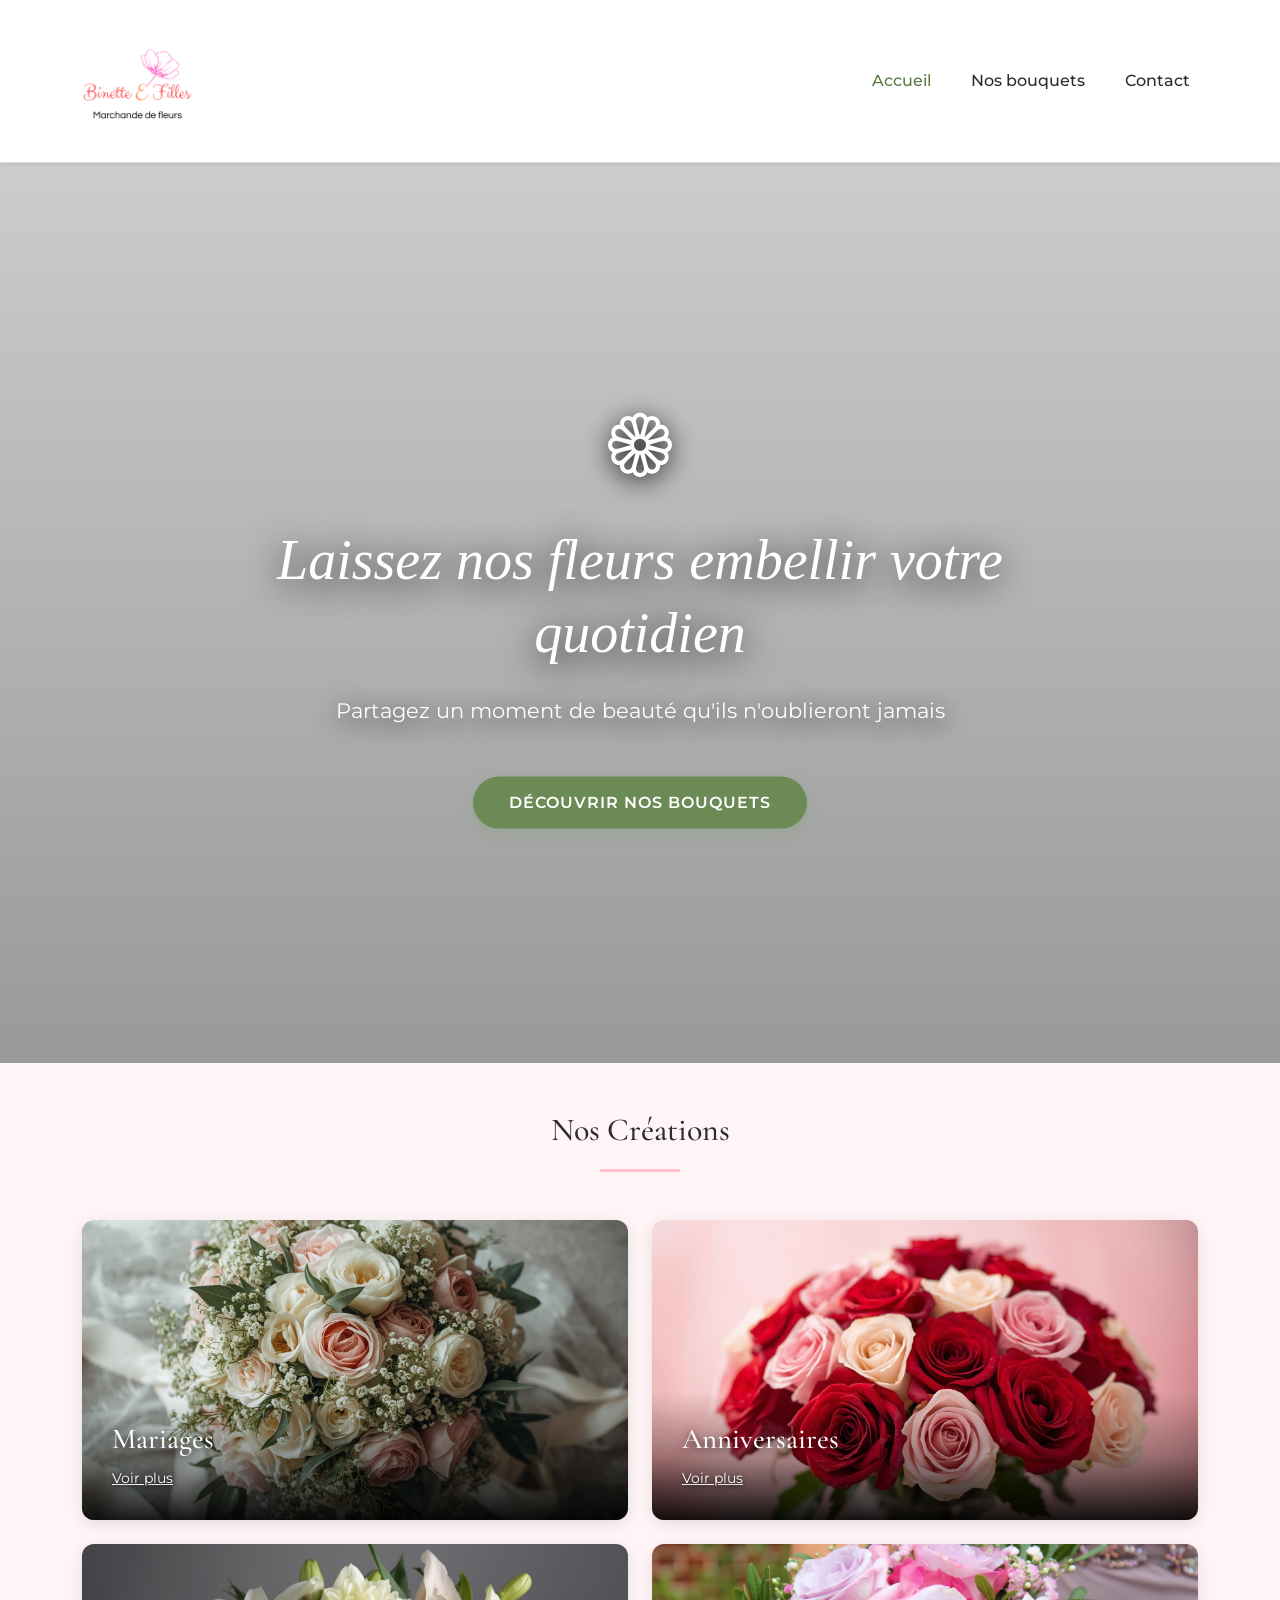
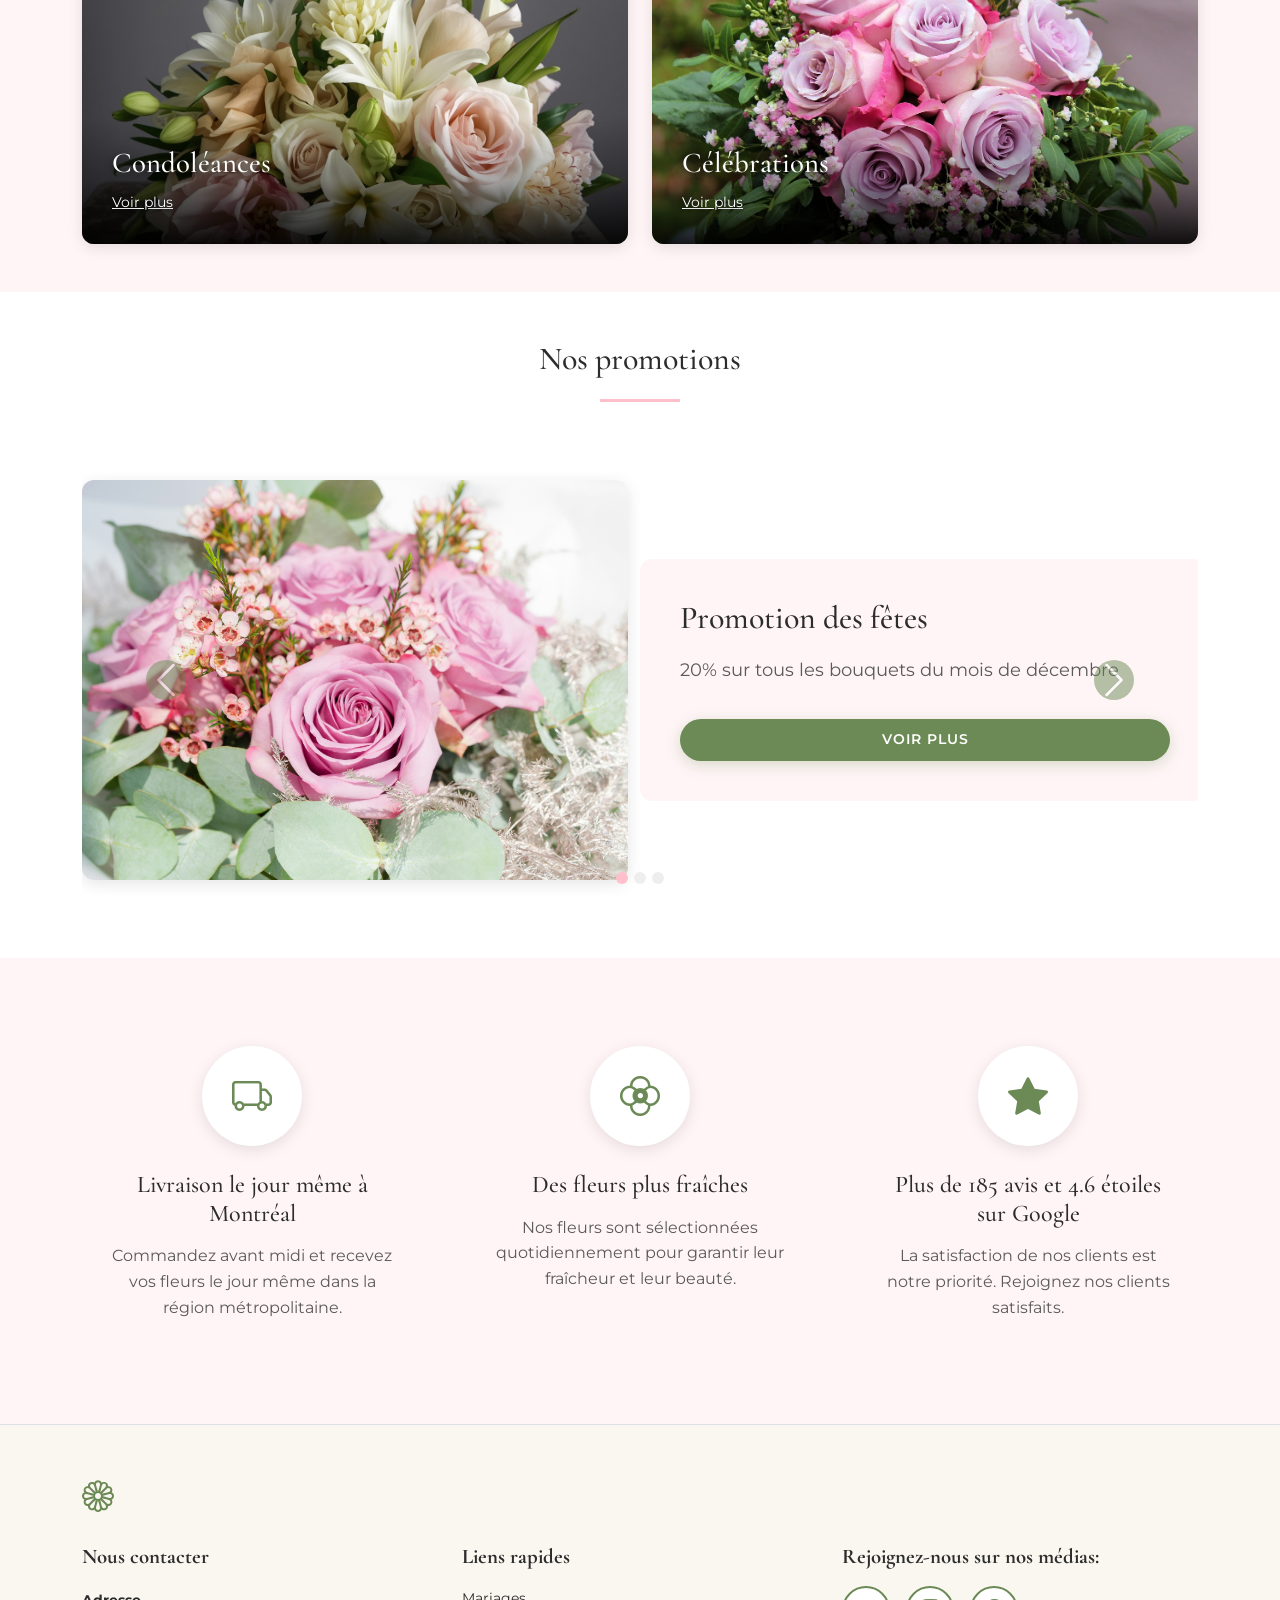
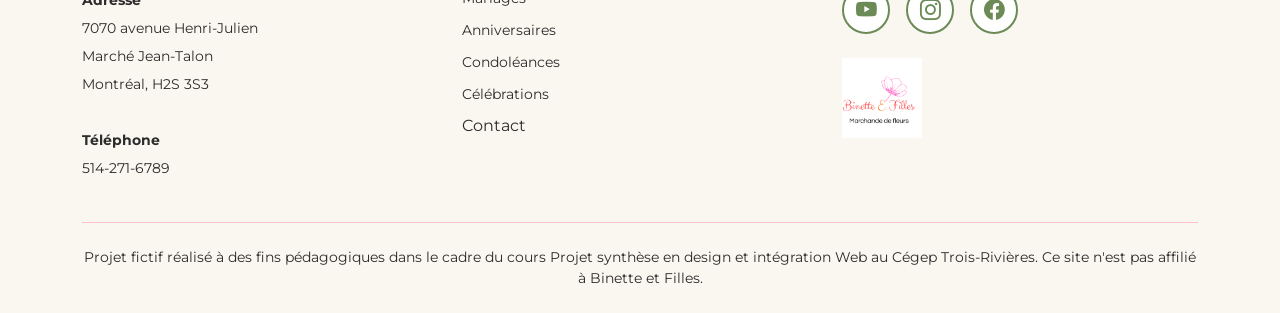
==== commit fdd1bb72: "Correction responsive" ====
--- a/index.html
+++ b/index.html
@@ -267,7 +267,7 @@
                         <li class="mb-2"><a href="#" class="text-gris text-decoration-none footer-link small">Anniversaires</a></li>
                         <li class="mb-2"><a href="#" class="text-gris text-decoration-none footer-link small">Condoléances</a></li>
                         <li class="mb-2"><a href="#" class="text-gris text-decoration-none footer-link small">Célébrations</a></li>
-                        <li class="mb-2"><a href="#" class="text-gris text-decoration-none footer-link small">Foire aux questions</a></li>
+                       <li class="mb-2"><a href="contact.html" class="footer-link text-decoration-none text-gris">Contact</a></li>
                     </ul>
                 </div>
                 
